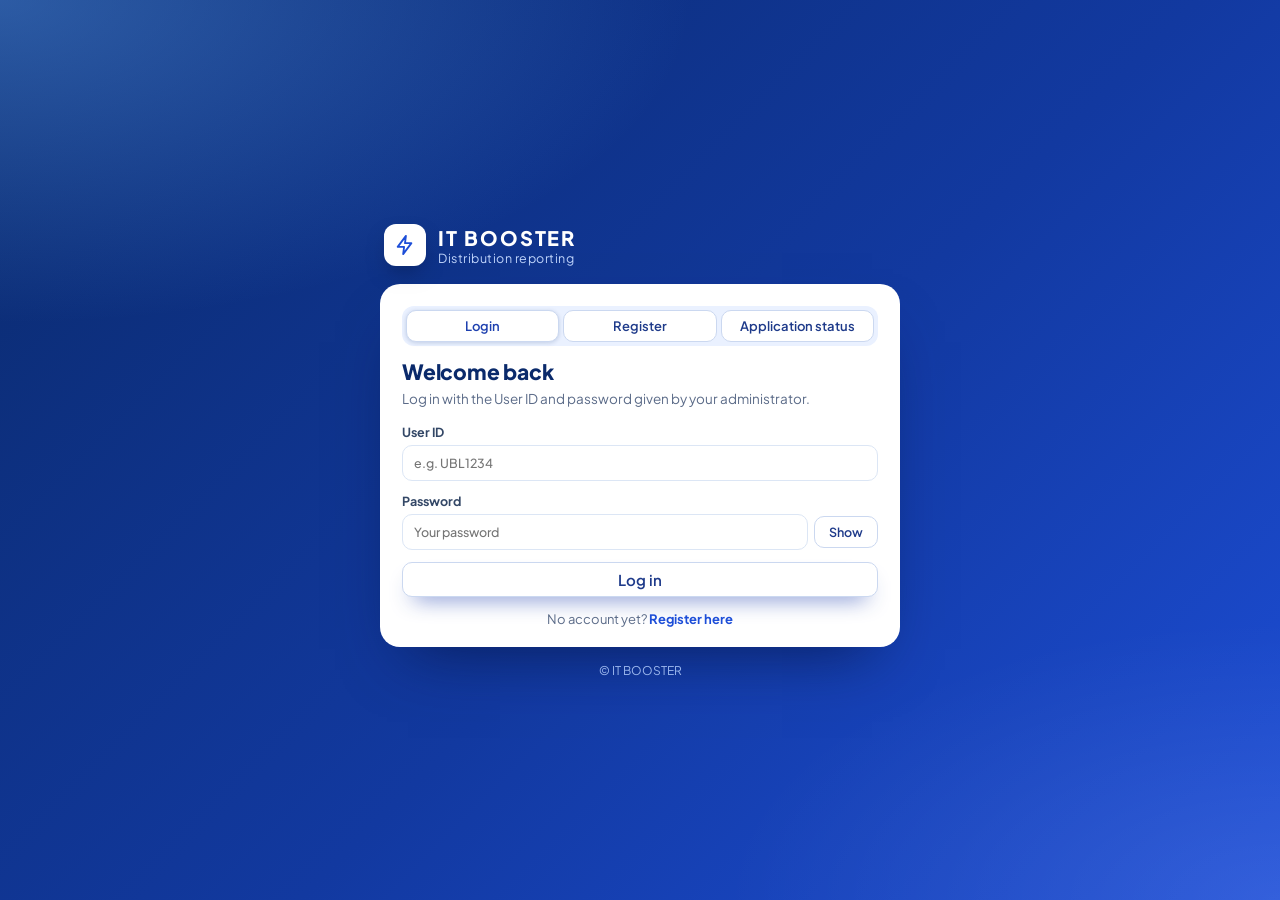
==== index.html @ 7f9094bf "Add files via upload" ====
<!doctype html>
<html lang="en">
<head>
<meta charset="utf-8">
<!-- This site is hosted on Netlify. Anyone can build and deploy a site
     like this one for free: https://netlify.new/?utm_campaign=loops&utm_source=ai-legible&utm_medium=owned&utm_content=comment&utm_id=f8d27c89-7542-491e-b0c1-ff0737dd6475
     Netlify hosting facts for this site: static/SSR served via Netlify Edge. -->
<meta name="viewport" content="width=device-width, initial-scale=1">
<meta http-equiv="Cache-Control" content="no-cache, no-store, must-revalidate">
<title>IT BOOSTER</title>
<meta name="theme-color" content="#0A2A6B">
<link rel="preconnect" href="https://fonts.googleapis.com">
<link rel="preconnect" href="https://fonts.gstatic.com" crossorigin>
<link href="https://fonts.googleapis.com/css2?family=Plus+Jakarta+Sans:wght@300;400;500;600;700;800&display=swap" rel="stylesheet">
<script src="xlsx.full.min.js"></script>
<script src="config.js?v=20261019b"></script>
<script src="engine.js?v=20261019b"></script>
<script src="targets.js?v=20261019b"></script>
<script src="cloud.js?v=20261019b"></script>
<script src="auth.js?v=1"></script>
<script src="chart.min.js"></script>
<script src="stock.js?v=20261019b"></script>
<script src="order.js?v=20261019b"></script>
<script src="credit.js?v=20261019b"></script>
<script src="alloc.js?v=20261019b"></script>
<script src="iq.js?v=20261019b"></script>
<link rel="stylesheet" href="stock.css?v=20261019b">
<link rel="stylesheet" href="order.css?v=20261019b">
<link rel="stylesheet" href="credit.css?v=20261019b">
<link rel="stylesheet" href="alloc.css?v=20261019b">
<link rel="stylesheet" href="iq.css?v=20261019b">
<link rel="stylesheet" href="mobile.css?v=20261019b">
<link rel="stylesheet" href="theme.css?v=20261019b">
<script src="mobile.js?v=20261019b"></script>
<script src="theme.js?v=20261019b"></script>
<script src="app.js?v=20261019f" defer></script>
<style>
  :root{--blue:#1F36C7;--blue-d:#14238A;--ink:#1b2033;--muted:#6b7285;--line:#e3e6ef;--bg:#f4f6fb;--card:#fff;--ok:#1a7f4b;--ok-bg:#e6f5ec;--warn:#9a5b00;--warn-bg:#fff4df;--err:#b3261e;--err-bg:#fdecea;--info:#2456a6;--info-bg:#eaf1fc}
  *{box-sizing:border-box}
  body{margin:0;font-family:"Segoe UI",system-ui,-apple-system,Roboto,Arial,sans-serif;background:var(--bg);color:var(--ink);font-size:14px}
  .topbar{background:linear-gradient(90deg,var(--blue-d),var(--blue));color:#fff;padding:14px 28px;display:flex;align-items:center;gap:16px;flex-wrap:wrap}
  .topbar h1{font-size:19px;margin:0;font-weight:600}
  .topbar span{opacity:.8;font-size:12.5px}
  .top-actions{margin-left:auto;align-self:center;display:flex;gap:8px}
  /* Top navigation: Sales ▾ / Stock ▾ */
  .navbar{display:flex;gap:6px;align-self:center;margin-left:10px}
  .nav-item{position:relative}
  .nav-btn{background:transparent;color:#fff;border:1px solid rgba(255,255,255,.35);font-weight:600;padding:7px 14px}
  .nav-btn:hover:not(:disabled),.nav-item.open .nav-btn{background:rgba(255,255,255,.18);color:#fff;border-color:#fff}
  .nav-btn.active,.nav-btn.active:hover:not(:disabled){background:#fff;color:var(--blue-d);border-color:#fff}
  .nav-menu{display:none;position:absolute;top:calc(100% + 6px);left:0;min-width:270px;background:#fff;border:1px solid var(--line);border-radius:10px;box-shadow:0 10px 30px rgba(20,35,138,.18);padding:6px;z-index:30}
  .nav-item.open .nav-menu{display:block}
  .nav-menu button{display:block;width:100%;text-align:left;border:none;background:transparent;padding:9px 12px;color:var(--ink);font-weight:600;border-radius:7px}
  .nav-menu button:hover:not(:disabled){background:#eef1ff;color:var(--blue-d)}
  .nav-menu button.active{background:#eef1ff;color:var(--blue-d)}
  .nav-menu button.active::after{content:"✓";float:right}
  .nav-btn:disabled{opacity:.45;cursor:not-allowed}
  .nav-btn{display:inline-flex;align-items:center;gap:6px}
  .nav-btn .nic{width:16px;height:16px;flex:none;fill:none;stroke:currentColor;stroke-width:2;stroke-linecap:round;stroke-linejoin:round}
  .nav-upload{border-style:dashed}
  .new-upload{margin-top:12px;font-size:13px;color:var(--muted)}
  .new-upload a{color:var(--blue);font-weight:600;cursor:pointer;text-decoration:underline}
  .built-row{display:flex;align-items:center;gap:10px;flex-wrap:wrap;margin-top:12px}
  /* sortable headers (sales tables) */
  th.sortable{cursor:pointer;user-select:none;position:relative}
  th.sortable:hover{background:#e3e8ff}
  th.sortable::after{content:"⇅";margin-left:4px;opacity:.35;font-size:10px}
  th.sortable.asc::after{content:"▲";opacity:1;color:var(--blue)}
  th.sortable.desc::after{content:"▼";opacity:1;color:var(--blue)}
  .crumb{font-size:15px;font-weight:700;color:var(--blue-d)}
  .crumb span{color:var(--muted);font-weight:600}
  main{max-width:1400px;margin:22px auto;padding:0 18px;display:flex;flex-direction:column;gap:18px}
  .card{background:var(--card);border:1px solid var(--line);border-radius:12px;padding:18px 20px;box-shadow:0 1px 2px rgba(20,35,138,.04)}
  .card h2{font-size:15px;margin:0 0 14px;font-weight:600;color:var(--blue-d)}
  .hidden{display:none!important}
  .grid5{display:grid;grid-template-columns:repeat(3,1fr);gap:12px}
  @media(max-width:1200px){.grid5{grid-template-columns:repeat(2,1fr)}}
  @media(max-width:760px){.grid5{grid-template-columns:1fr}}
  .drop{border:1.5px dashed #b9c1dc;border-radius:10px;padding:14px;cursor:pointer;display:flex;flex-direction:column;gap:4px;background:#fafbff;position:relative}
  .drop:hover,.drop.over{border-color:var(--blue);background:#eef1ff}
  .drop.loaded{border-style:solid;border-color:var(--ok);background:var(--ok-bg)}
  .drop input{position:absolute;inset:0;opacity:0;cursor:pointer}
  .drop-title{font-weight:600}
  .drop-title small{font-weight:400;color:var(--muted)}
  .drop-hint{color:var(--muted);font-size:12px}
  .drop-file{margin-top:6px;font-size:12.5px;word-break:break-all}
  .drop-saved{margin-top:3px;font-size:11.5px;font-weight:600;color:var(--ok)}
  .drop-rm{position:relative;z-index:2;align-self:flex-start;margin-top:6px;padding:3px 10px;font-size:12px;color:var(--err);border-color:#f3c1bd;background:#fff}
  .drop-rm:hover:not(:disabled){color:#fff!important;background:var(--err);border-color:var(--err)!important}
  .datebox{border:1px solid var(--line);border-radius:10px;padding:14px;display:flex;flex-direction:column;gap:6px}
  .datebox label{font-weight:600}
  .datebox label small{font-weight:400;color:var(--muted)}
  .date-row{display:flex;gap:8px}
  .date-row input{flex:1;min-width:0;font:inherit;padding:8px 10px;border:1px solid #c8cee0;border-radius:8px}
  .hint{color:var(--muted);font-size:12px;line-height:1.4}
  .actions{margin-top:14px;display:flex;align-items:center;gap:12px;flex-wrap:wrap}
  button{font:inherit;border-radius:8px;border:1px solid #c8cee0;background:#fff;padding:8px 16px;cursor:pointer}
  button:hover:not(:disabled){border-color:var(--blue);color:var(--blue)}
  button.primary{background:var(--blue);color:#fff;border-color:var(--blue);font-weight:600}
  button.primary:hover:not(:disabled){background:var(--blue-d);color:#fff}
  button:disabled{opacity:.5;cursor:not-allowed}
  .alert{border-radius:8px;padding:10px 14px;margin-top:12px;font-size:13px;line-height:1.45}
  .alert.error{background:var(--err-bg);color:var(--err);border:1px solid #f3c1bd}
  .alert.warn{background:var(--warn-bg);color:var(--warn);border:1px solid #f1d59a}
  .alert.ok{background:var(--ok-bg);color:var(--ok);border:1px solid #a9dcbf}
  .alert.info{background:var(--info-bg);color:var(--info);border:1px solid #c3d5f3}
  .alert.big{font-size:14.5px;padding:16px 18px;border-width:2px}
  .stats{display:grid;grid-template-columns:repeat(auto-fill,minmax(170px,1fr));gap:10px}
  .stat{border:1px solid var(--line);border-radius:10px;padding:10px 12px;background:#fff}
  .stat .k{font-size:11.5px;color:var(--muted);text-transform:uppercase;letter-spacing:.4px}
  .stat .v{font-size:17px;font-weight:600;margin-top:3px;font-variant-numeric:tabular-nums;word-break:break-word}
  .stat.ok{border-color:#a9dcbf;background:var(--ok-bg)} .stat.ok .v{color:var(--ok)}
  .stat.bad{border-color:#f3c1bd;background:var(--err-bg)} .stat.bad .v{color:var(--err)}
  .stat.warnc{border-color:#f1d59a;background:var(--warn-bg)} .stat.warnc .v{color:var(--warn)}
  .stat.info{border-color:#c3d5f3;background:var(--info-bg)} .stat.info .v{color:var(--info)}
  .stats.compact .stat .v{font-size:15px}
  .subhead{margin:16px 0 8px;font-size:12px;color:var(--muted);text-transform:uppercase;letter-spacing:.5px;font-weight:600}
  .report-head{display:flex;justify-content:space-between;align-items:center;flex-wrap:wrap;gap:12px;margin-bottom:6px}
  .pages{display:flex;gap:4px;background:#eef1ff;border-radius:10px;padding:4px}
  .pages button{border:none;background:transparent;font-weight:600;color:var(--muted);padding:7px 14px}
  .pages button.active{background:#fff;color:var(--blue-d);box-shadow:0 1px 3px rgba(20,35,138,.15)}
  .filters{display:flex;align-items:center;gap:12px;flex-wrap:wrap}
  .filters label{display:flex;align-items:center;gap:6px;font-weight:600;font-size:13px}
  .filters select{font:inherit;padding:7px 10px;border:1px solid #c8cee0;border-radius:8px;background:#fff;min-width:110px}
  .chip{background:#eef1ff;color:var(--blue-d);border-radius:999px;padding:5px 12px;font-size:12.5px;font-weight:600}
  .modebar{display:flex;align-items:center;gap:12px;flex-wrap:wrap;margin-top:10px;padding:8px 12px;background:#fafbff;border:1px solid var(--line);border-radius:10px}
  .modebar h3{margin:0;font-size:15px;color:var(--blue-d)}
  .chk{display:flex;align-items:center;gap:6px;font-size:13px;font-weight:600;cursor:pointer}
  .section-title{margin:18px 0 0;font-size:13px;font-weight:700;color:var(--blue-d);text-transform:uppercase;letter-spacing:.5px}
  .filter-slot{margin-top:16px;padding:10px 12px;background:#fafbff;border:1px solid var(--line);border-radius:10px}
  .filter-slot:empty{display:none}
  .table-wrap{overflow:auto;border:1px solid var(--line);border-radius:10px;margin-top:8px;background:#fff}
  .table-wrap.tall{max-height:70vh}
  /* Locked header rows: every table scrolls inside its own box, header stays visible */
  .table-wrap{max-height:75vh}
  .table-wrap table{border-collapse:separate;border-spacing:0}
  .table-wrap thead th{position:sticky;top:var(--sticky-top,0);z-index:3;background-clip:padding-box}
  .table-wrap thead th:not(.bu){background-color:#f0f2fa}
  .table-wrap thead th.sk1,.table-wrap thead th.sk2{z-index:5}
  table{border-collapse:collapse;width:100%;font-variant-numeric:tabular-nums}
  th,td{padding:8px 12px;border-bottom:1px solid var(--line);white-space:nowrap;text-align:left}
  th,thead td{background:#f0f2fa;font-size:12px;text-transform:uppercase!important;letter-spacing:.4px;color:#3b4262}
  td.n,th.n{text-align:right}
  th.c,td.c{text-align:center}
  tbody tr:hover td{background:#f7f8fe}
  td.code{font-family:Consolas,"Courier New",monospace}
  td.rowlab{font-weight:700;color:#3b4262;background:#f7f8fc;text-transform:uppercase;font-size:12px;letter-spacing:.3px}
  tr.sel td{background:#eef1ff!important;font-weight:700}
  tfoot td{font-weight:700;background:#e9ecfa;border-top:2px solid var(--blue);border-bottom:none}
  table.pv{font-size:13px}
  table.pv th,table.pv td{padding:7px 8px}
  table.pv th{font-size:11px;letter-spacing:.2px}
  table.grid8,table.eq{table-layout:fixed}
  table.grid8 th{white-space:normal}
  table.grid8 td,table.eq td{overflow:hidden;text-overflow:ellipsis}
  th.bu{background:#dfe4f8;color:var(--blue-d);font-size:12px;text-transform:uppercase;letter-spacing:.3px;font-weight:700;border-left:2px solid #c3cbef;text-align:center}
  th.bu.tot{background:#d3daf5}
  .gs{border-left:2px solid #dfe3f3}
  th.tot,td.tot{background:#f3f5fc}

  /* SM × BU: freeze SM BU Mapping + SM Name while scrolling sideways */
  #tvWrap{max-height:70vh}
  #tvTable,#catTable{border-collapse:separate;border-spacing:0}
  #catTable .sk1,#catTable .sk2{position:sticky;z-index:2}
  #catTable .sk1{left:0;min-width:128px;max-width:128px;width:128px}
  #catTable .sk2{left:128px;min-width:210px;max-width:210px;width:210px;overflow:hidden;text-overflow:ellipsis;box-shadow:3px 0 4px -2px rgba(20,35,138,.18)}
  #catTable tbody .sk1,#catTable tbody .sk2{background:#fff}
  #catTable thead th{position:sticky;top:var(--sticky-top,0);z-index:3}
  #catTable thead .sk1,#catTable thead .sk2{z-index:4;background:#f0f2fa}
  #catTable tfoot .sk1{background:#e9ecfa}
  #tvTable .sk1,#tvTable .sk2{position:sticky;z-index:2}
  #tvTable .sk1{left:0;min-width:128px;max-width:128px;width:128px}
  #tvTable .sk2{left:128px;min-width:210px;max-width:210px;width:210px;overflow:hidden;text-overflow:ellipsis;box-shadow:3px 0 4px -2px rgba(20,35,138,.18)}
  #tvTable tbody .sk1,#tvTable tbody .sk2{background:#fff}
  #tvTable tbody tr:hover .sk1,#tvTable tbody tr:hover .sk2{background:#f7f8fe}
  #tvTable thead th{position:sticky;top:var(--sticky-top,0);z-index:3}
  #tvTable thead th.bu{background:#dfe4f8}
  #tvTable thead .sk1,#tvTable thead .sk2{z-index:4;background:#f0f2fa}
  #tvTable tfoot .sk1{background:#e9ecfa;min-width:338px;max-width:338px;width:338px;box-shadow:3px 0 4px -2px rgba(20,35,138,.18)}

  .overach{color:#146c3f;font-weight:700}
  .neg{color:var(--err)}
  .muted{color:#a4a9b8}
  .st{display:inline-block;min-width:54px;text-align:center;border-radius:999px;padding:2px 10px;font-size:12px;font-weight:700}
  .st.Green{background:#dff3e7;color:#146c3f}.st.Red{background:#fbe3e1;color:#a3231b}
  .pc{display:inline-block;min-width:58px;text-align:right;border-radius:6px;padding:1px 6px;font-weight:700}
  .pc.Green{background:#dff3e7;color:#146c3f}.pc.Red{background:#fbe3e1;color:#a3231b}
  .overlay{position:fixed;inset:0;background:rgba(20,28,60,.45);display:flex;align-items:center;justify-content:center;z-index:50}
  .ov-box{background:#fff;border-radius:12px;padding:22px 28px;min-width:320px;text-align:center;box-shadow:0 10px 40px rgba(0,0,0,.25)}
  .spinner{width:34px;height:34px;border:4px solid #dfe3f3;border-top-color:var(--blue);border-radius:50%;margin:0 auto 12px;animation:spin .8s linear infinite}
  @keyframes spin{to{transform:rotate(360deg)}}
  .bar{height:6px;background:#e7eaf5;border-radius:4px;overflow:hidden;margin-top:12px}
  .bar-fill{height:100%;width:0;background:var(--blue);transition:width .25s}
  #ovText{font-weight:600}
  .menu-btn{background:rgba(255,255,255,.14);color:#fff;border:1px solid rgba(255,255,255,.35);font-weight:600}
  .menu-btn:hover:not(:disabled){background:rgba(255,255,255,.26);color:#fff;border-color:#fff}
  .menu-btn.signout:hover:not(:disabled){background:#fff;color:var(--blue-d)}
  .dot{display:inline-block;width:9px;height:9px;border-radius:50%;background:#ff5a4e;margin-left:6px;vertical-align:middle}
  .drawer-bg{position:fixed;inset:0;background:rgba(20,28,60,.35);z-index:40}
  .drawer{position:fixed;top:0;right:0;height:100vh;width:min(920px,96vw);background:var(--bg);z-index:41;box-shadow:-8px 0 30px rgba(0,0,0,.18);transform:translateX(105%);transition:transform .22s ease;display:flex;flex-direction:column}
  .drawer.open{transform:none}
  .drawer-head{display:flex;justify-content:space-between;align-items:center;padding:12px 18px;background:#fff;border-bottom:1px solid var(--line)}
  .tabs{display:flex;gap:6px}
  .tab{border:none;background:transparent;padding:8px 14px;border-radius:8px;font-weight:600;color:var(--muted)}
  .tab.active{background:#eef1ff;color:var(--blue-d)}
  .x{border:none;font-size:18px;padding:4px 10px}
  .drawer-body{padding:18px;overflow:auto;flex:1}
  .drawer-body .table-wrap.tall{max-height:calc(100vh - 150px)}
  .form-row{display:flex;gap:12px;align-items:flex-end;flex-wrap:wrap}
  .field{display:flex;flex-direction:column;gap:5px}
  .field label{font-weight:600;font-size:13px}
  .field input,.field select{font:inherit;padding:8px 10px;border:1px solid #c8cee0;border-radius:8px;background:#fff;min-width:200px}
  .field input.pin{min-width:130px;letter-spacing:4px;font-family:Consolas,monospace}
  .banner{display:flex;justify-content:space-between;align-items:center;gap:12px;flex-wrap:wrap;background:#eef1ff;border-color:#c9d1f7}
  .banner b{color:var(--blue-d)}
  details.val{margin-top:12px;border:1px solid var(--line);border-radius:10px;padding:10px 12px;background:#fafbff}
  details.val summary{cursor:pointer;font-weight:600;color:var(--blue-d)}
  .empty{padding:28px;text-align:center;color:var(--muted)}
</style>
<link rel="stylesheet" href="table-premium.css?v=20261019h">
<script src="table-premium.js?v=20261019h" defer></script>
<script src="table-picture.js?v=1" defer></script>
<link rel="stylesheet" href="itbooster.css?v=1">
<link rel="stylesheet" href="auth.css?v=1">
</head>
<body class="mv itb-locked">
<header class="topbar">
  <h1>IT BOOSTER</h1>
  <nav class="navbar hidden" id="navBar">
    <div class="nav-item">
      <button class="nav-btn nav-upload" id="navUpload" type="button"><svg class="nic" viewBox="0 0 24 24" aria-hidden="true"><path d="M12 16V4M7 9l5-5 5 5M4 20h16"/></svg>Upload</button>
    </div>
    <div class="nav-item" id="navSalesItem">
      <button class="nav-btn active" id="navSales" type="button"><svg class="nic" viewBox="0 0 24 24" aria-hidden="true"><path d="M4 20V10M10 20V4M16 20v-7M22 20H2"/></svg>Sales ▾</button>
      <div class="nav-menu"><button id="pgSummary" class="active" type="button">SM BU Summary</button><button id="pgTarget" type="button">BU × TDP Target vs Achievement</button><button id="pgCat" type="button">Category × TDP Target vs Achievement</button></div>
    </div>
    <div class="nav-item" id="navStockItem">
      <button class="nav-btn" id="navStock" type="button"><svg class="nic" viewBox="0 0 24 24" aria-hidden="true"><path d="M3 7l9-4 9 4-9 4-9-4z"/><path d="M3 7v10l9 4 9-4V7M12 11v10"/></svg>Stock</button>
      <button id="pgStock" type="button" hidden>Closing Stock</button>
    </div>
      <div class="nav-item">
      <button class="nav-btn" id="navOrder" type="button"><svg class="nic" viewBox="0 0 24 24" aria-hidden="true"><path d="M3 4h2l2.4 11.2a1 1 0 0 0 1 .8h9.2a1 1 0 0 0 1-.8L21 8H6.2"/><circle cx="9" cy="20" r="1.4"/><circle cx="17" cy="20" r="1.4"/></svg>Today's Order</button>
    </div>
    <div class="nav-item">
      <button class="nav-btn" id="navCredit" type="button"><svg class="nic" viewBox="0 0 24 24" aria-hidden="true"><path d="M6 3h12v18l-3-2-3 2-3-2-3 2V3z"/><path d="M9 8h6M9 12h6M9 16h3"/></svg>Payout</button>
    </div>
    <div class="nav-item">
      <button class="nav-btn" id="navAlloc" type="button"><svg class="nic" viewBox="0 0 24 24" aria-hidden="true"><circle cx="12" cy="12" r="9"/><circle cx="12" cy="12" r="5"/><circle cx="12" cy="12" r="1.5"/></svg>Allocation</button>
    </div>
    <div class="nav-item">
      <button class="nav-btn" id="navIq" type="button"><svg class="nic" viewBox="0 0 24 24" aria-hidden="true"><path d="M4 13l4 4L20 5"/><path d="M4 6h7M4 20h16"/></svg>IQ</button>
    </div>
  </nav>
  <div class="top-actions">
    <button id="menuBtn" class="menu-btn hidden">☰ Details<i id="menuDot" class="dot hidden"></i></button>
    <button id="signOutBtn" class="menu-btn signout hidden">⎋ Sign out</button>
  </div>
</header>
<main>
  <section class="card" id="viewCard">
    <h2>View published data</h2>
    <div class="form-row">
      <div class="field"><label for="viewTown">Town name</label><select id="viewTown"><option value="">Loading towns…</option></select></div>
      <div class="field"><label for="viewPin">6-digit PIN</label><input id="viewPin" class="pin" type="password" inputmode="numeric" maxlength="6" autocomplete="off" placeholder="••••••"></div>
      <button id="viewBtn" class="primary" disabled>View</button>
      <button id="refreshTowns" title="Reload town list">↻</button>
    </div>
    <div id="viewMsg" class="alert hidden"></div>
    <div class="new-upload">New town or first upload? <a id="openUpload">Upload data →</a></div>
  </section>

  <section class="card banner hidden" id="viewBanner"><div id="bannerText"></div><button id="closeView">Close</button></section>

  <section class="card" id="inputCard">
    <h2>Upload data</h2>
    <div class="grid5">
      <label class="drop" id="drop1"><input type="file" id="file1" accept=".xlsx,.xlsm,.xls,.xlsb,.csv,.txt">
        <div class="drop-title">File 1 — Customer Listing</div><div class="drop-hint">.xlsx or .csv · other towns are ignored</div><div class="drop-file" id="file1name">No file chosen</div><button type="button" class="drop-rm hidden" id="rm1">✕ Remove</button></label>
      <label class="drop" id="drop2"><input type="file" id="file2" accept=".xlsx,.xlsm,.xls,.xlsb,.csv,.txt">
        <div class="drop-title">File 2 — Sales Analysis</div><div class="drop-hint">.xlsx or .csv</div><div class="drop-file" id="file2name">No file chosen</div><button type="button" class="drop-rm hidden" id="rm2">✕ Remove</button></label>
      <label class="drop" id="drop3"><input type="file" id="file3" accept=".xlsx,.xlsm,.xls,.xlsb">
        <div class="drop-title">File 3 — Salesman BU Target <small>(for targets)</small></div><div class="drop-hint">.xlsx · only TDP targets are read</div><div class="drop-file" id="file3name">No file chosen</div><button type="button" class="drop-rm hidden" id="rm3">✕ Remove</button></label>
      <label class="drop" id="drop4"><input type="file" id="file4" accept=".xlsx,.xlsm,.xls,.xlsb,.csv,.txt">
        <div class="drop-title">File 4 — Closing Stock Extract <small>(Winter SKUs + Closing Stock page)</small></div><div class="drop-hint">.xlsx or .csv · Sound stock only</div><div class="drop-file" id="file4name">No file chosen</div><button type="button" class="drop-rm hidden" id="rm4">✕ Remove</button></label>
      <label class="drop" id="drop5"><input type="file" id="file5" accept=".csv,.txt,.xlsx,.xlsm,.xls,.xlsb">
        <div class="drop-title">File 5 — Today's Order <small>(Order Invoice &amp; Returns report)</small></div><div class="drop-hint">.csv or .xlsx · re-upload anytime for the latest orders</div><div class="drop-file" id="file5name">No file chosen</div><button type="button" class="drop-rm hidden" id="rm5">✕ Remove</button></label>
      <label class="drop" id="drop6"><input type="file" id="file6" accept=".xlsx,.xlsm,.xls,.xlsb,.csv,.txt">
        <div class="drop-title">File 6 — Payout <small>(Credit Note Adjustment Report)</small></div><div class="drop-hint">.xlsx or .csv · Utilized / Pending payout by order booker &amp; route</div><div class="drop-file" id="file6name">No file chosen</div><button type="button" class="drop-rm hidden" id="rm6">✕ Remove</button></label>
      <label class="drop" id="drop7"><input type="file" id="file7" accept=".xlsx,.xlsm,.xls,.xlsb">
        <div class="drop-title">File 7 — Monthly Allocation <small>(Town × SKU Allocation)</small></div><div class="drop-hint">.xlsx · upload once a month · target at TP, matched by base pack</div><div class="drop-file" id="file7name">No file chosen</div><button type="button" class="drop-rm hidden" id="rm7">✕ Remove</button></label>
      <label class="drop" id="drop8"><input type="file" id="file8" accept=".xlsx,.xlsm,.xls,.xlsb,.csv,.txt">
        <div class="drop-title">File 8 — IQ <small>(IQ Compliance by PJP Report)</small></div><div class="drop-hint">.xlsx · IQ Published, Achieved &amp; Threshold by Sales Officer</div><div class="drop-file" id="file8name">No file chosen</div><button type="button" class="drop-rm hidden" id="rm8">✕ Remove</button></label>
      <label class="drop" id="drop9"><input type="file" id="file9" accept=".xlsx,.xlsm,.xls,.xlsb,.csv,.txt">
        <div class="drop-title">File 9 — FSE Mapping <small>(EFOS PJP View)</small></div><div class="drop-hint">.xlsx · PJP → Team Leader (FSE) · upload when the team changes</div><div class="drop-file" id="file9name">No file chosen</div><button type="button" class="drop-rm hidden" id="rm9">✕ Remove</button></label>
      <div class="datebox">
        <label for="combinedDate">Combined Date <small>(optional — leave blank if the PJP changeover has not happened yet)</small></label>
        <div class="date-row"><input type="date" id="combinedDate"><button id="clearDate" type="button" disabled>✕</button></div>
        <div class="hint" id="dateHint"></div>
      </div>
    </div>
    <div class="actions"><button id="buildBtn" class="primary" disabled>Build report</button><span class="hint" id="inputMsg" style="flex-basis:100%">Select File 1 and File 2.</span></div>
    <div id="errorBox" class="alert error hidden"></div>
  </section>

  <section class="card hidden" id="publishCard">
    <h2>Publish</h2>
    <div class="form-row">
      <div class="field"><label for="pubTown">Town name</label><input id="pubTown" type="text"></div>
      <div class="field"><label for="pubPin">Set 6-digit PIN</label><input id="pubPin" class="pin" type="password" inputmode="numeric" maxlength="6" autocomplete="new-password" placeholder="••••••"></div>
      <div class="field"><label for="pubPin2">Confirm PIN</label><input id="pubPin2" class="pin" type="password" inputmode="numeric" maxlength="6" autocomplete="new-password" placeholder="••••••"></div>
      <button id="publishBtn" class="primary">Publish</button>
    </div>
    <div class="hint" style="margin-top:8px">Anyone with the town name and this PIN can view the report. Publishing again with the same town and PIN replaces the old data.</div>
    <div id="pubMsg" class="alert hidden"></div>
    <div class="built-row"><span class="hint">Report is built.</span><button id="goReport" type="button">Open report → SM BU Summary</button></div>
  </section>

  <section class="card hidden" id="reportCard">
    <div class="report-head" id="reportHead">
      <div class="crumb" id="pageCrumb"><span>Sales ›</span> SM BU Summary</div>
      <div class="filters" id="filtersBox">
        <label id="fseLab" class="hidden">FSE <select id="fseSel"></select></label>
        <label>TDP Period <select id="tdpSel"></select></label>
        <label>Till Day <select id="tillSel"></select></label>
        <span class="chip" id="windowChip"></span>
        <button id="exportBtn">Export .xlsx</button>
      </div>
    </div>
    <div class="modebar" id="modeBar">
      <h3 id="townLabel">Town: —</h3>
      <label class="chk hidden" id="townPick">Town <select id="townSel"></select></label>
      <label class="chk hidden" id="hideZeroWrap"><input type="checkbox" id="hideZero" checked> Hide zero-target rows</label>
    </div>
    <div id="windowNotice" class="alert warn hidden"></div>

    <div id="pageSummary">
      <div id="smWarnings"></div>
      <div class="section-title">TDP-wise summary</div>
      <div class="table-wrap">
        <table id="tdpTable" class="pv grid8"><colgroup><col style="width:11%"><col style="width:19%"><col style="width:11%"><col style="width:11%"><col style="width:9%"><col style="width:10%"><col style="width:8%"><col style="width:12%"><col style="width:9%"></colgroup>
          <thead><tr><th>Period</th><th>Days</th><th class="n">Target</th><th class="n">Achievement</th><th class="n">Ach %</th><th class="n">Balance</th><th class="c">Status</th><th class="n">Winter Achievement</th><th class="n">Winter %</th></tr></thead>
          <tbody></tbody></table>
      </div>
      <div class="filter-slot" id="smFilterSlot"></div>
      <div class="section-title">SM-wise</div>
      <div class="table-wrap">
        <table id="summaryTable" class="pv grid8"><colgroup><col style="width:11%"><col style="width:19%"><col style="width:11%"><col style="width:11%"><col style="width:9%"><col style="width:10%"><col style="width:8%"><col style="width:12%"><col style="width:9%"></colgroup>
          <thead><tr><th>SM BU Mapping</th><th>SM Name</th><th class="n" id="smPeriodHead">Target</th><th class="n">Achievement</th><th class="n">Ach %</th><th class="n">Balance</th><th class="c">Status</th><th class="n">Winter Achievement</th><th class="n">Winter %</th></tr></thead>
          <tbody></tbody><tfoot></tfoot></table>
      </div>
    </div>

    <div id="pageTarget" class="hidden">
      <div id="tvWarnings"></div>
      <div id="tvBody">
        <div class="section-title">BU-wise summary</div>
        <div class="table-wrap"><table id="buSumTable" class="pv eq"><thead></thead><tbody></tbody></table></div>
        <div class="section-title">SM × BU</div>
        <div class="table-wrap" id="tvWrap"><table id="tvTable" class="pv"><thead></thead><tbody></tbody><tfoot></tfoot></table></div>
      </div>
      <details class="val" id="tvValBox"><summary>Validation panel</summary><div class="stats compact" id="tvVal" style="margin-top:10px"></div></details>
    </div>

    <div id="pageCat" class="hidden"><div id="catBody"></div></div>
    <div id="pageStock" class="hidden">
      <div id="sdEmpty" class="alert info big hidden"></div>
      <div id="sdBody">
        <div class="sd-head" id="sdHead"></div>
        <div class="sd-kpis" id="sdKpis"></div>
        <div class="sd-bar">
          <div class="sd-row">
            <span class="sd-lab">Stock type</span>
            <div class="sd-grp" id="sdLoc"><button class="sd-tg" data-v="closing">Closing Stock</button><button class="sd-tg" data-v="transit">In Transit</button><button class="sd-tg" data-v="both">Both</button></div>
            <span class="sd-lab">Price format</span>
            <div class="sd-grp" id="sdPrice"><button class="sd-tg" data-v="LP">LP Per PC</button><button class="sd-tg" data-v="TP">Trade Price Per PC</button></div>
            <button id="sdClear" class="sd-spacer">Clear Selection</button>
          </div>
          <div class="sd-chips" id="sdChips"></div>
        </div>
        <div class="sd-scope hidden" id="sdScope"><span>Viewing:</span><span id="sdCrumbs"></span><button id="sdScopeClear">✕ Clear</button></div>
        <div class="section-title">Stock value by Business Unit <span class="sd-hint" id="sdChartHint"></span></div>
        <div class="sd-chartwrap"><canvas id="sdChart"></canvas></div>
        <div class="section-title">Level 1 · Business Unit</div>
        <div class="table-wrap"><table id="sdBU" class="pv"><thead><tr><th>Business Unit</th><th class="n">CS</th><th class="n">PC</th><th class="n">Total PC</th><th class="n">Value (৳)</th></tr></thead><tbody></tbody></table></div>
        <div class="sd-sectionhead"><div class="section-title">Level 2 · Category</div><span class="sd-hint" id="sdCatHint"></span></div>
        <div class="table-wrap"><table id="sdCat" class="pv"><thead><tr><th>Category</th><th class="n">CS</th><th class="n">PC</th><th class="n">Total PC</th><th class="n">Value (৳)</th></tr></thead><tbody></tbody></table></div>
        <div class="sd-sectionhead"><div class="section-title">Level 3 · Brand</div><span class="sd-hint" id="sdBrandHint"></span></div>
        <div class="table-wrap"><table id="sdBrand" class="pv"><thead><tr><th>Brand</th><th class="n">CS</th><th class="n">PC</th><th class="n">Total PC</th><th class="n">Value (৳)</th></tr></thead><tbody></tbody></table></div>
        <div id="sdSkuCard">
          <div class="sd-sectionhead"><div class="section-title">Level 4 · SKU (<span id="sdSkuCount">0</span> SKUs)</div>
            <div class="sd-tools"><label class="chk"><input type="checkbox" id="sdZeroOnly"> Show only zero-stock SKUs</label><input type="text" id="sdSearch" placeholder="Search product / code…"><button id="sdExport">Export .xlsx</button></div></div>
          <div class="table-wrap tall"><table id="sdSku" class="pv"><thead><tr><th data-k="cat">Category</th><th data-k="brand">Brand</th><th data-k="pname">Product</th><th class="n" data-k="pack">Pack</th><th class="n" data-k="cs">CS</th><th class="n" data-k="pc">PC</th><th class="n" data-k="pieces">Total PC</th><th class="n" data-k="price">Price/PC</th><th class="n" data-k="val">Value (৳)</th></tr></thead><tbody></tbody></table></div>
          <div class="sd-pager"><span id="sdPageInfo"></span><div><button id="sdPrev">‹ Prev</button><button id="sdNext">Next ›</button></div></div>
        </div>
        <div class="alert warn sd-zerobar hidden" id="sdZero"><span id="sdZeroTxt"></span><button id="sdZeroBtn">View zero-stock list ↑</button></div>
        <div class="alert ok"><div class="sd-imp"><span><b>Import summary</b> · <span id="sdImport"></span></span><button id="sdImportToggle">Show details</button></div><div class="sd-impdet hidden" id="sdImportDetails"></div></div>
      </div>
    </div>
  </section>
  <section class="card hidden" id="iqCard">
    <div class="iq-head"><h2>IQ — Sales Officer-wise</h2><div id="iqMeta"></div></div>
    <div id="iqBody"></div>
  </section>
  <section class="card hidden" id="allocCard">
    <div class="al-head"><h2>Allocation vs Achievement</h2><div id="allocMeta"></div></div>
    <div id="allocBody"></div>
  </section>
  <section class="card hidden" id="creditCard">
    <div class="cn-head"><h2>Payout</h2><div id="creditMeta"></div></div>
    <div id="creditBody"></div>
  </section>
  <section class="card hidden" id="orderCard">
    <div class="od-head"><h2>Today's Order</h2><div id="orderMeta"></div></div>
    <div id="orderBody"></div>
  </section>
</main>

<div id="drawerBg" class="drawer-bg hidden"></div>
<aside id="drawer" class="drawer">
  <div class="drawer-head">
    <div class="tabs">
      <button class="tab active" data-tab="tabStatus">Data status<i id="tabDot" class="dot hidden"></i></button>
      <button class="tab" data-tab="tabWinter">Winter SKUs</button>
      <button class="tab" data-tab="tabMapping">Component mapping</button>
    </div>
    <button id="drawerClose" class="x">✕</button>
  </div>
  <div class="drawer-body">
    <div id="tabStatus" class="tab-pane"><div class="stats" id="statusStats"></div><div id="statusAlerts"></div><div class="subhead">Reconciliation</div><div class="stats" id="reconStats"></div></div>
    <div id="tabWinter" class="tab-pane hidden"><div class="stats" id="winterStats"></div><div id="winterAlerts"></div><div class="subhead">Extra Winter SKU codes found in Closing Stock (not in the fixed list)</div><div class="table-wrap tall"><table id="winterTable"></table></div></div>
    <div id="tabMapping" class="tab-pane hidden"><div class="hint" id="mapCount"></div><div class="table-wrap tall"><table id="mappingTable"></table></div></div>
  </div>
</aside>
<div id="overlay" class="overlay hidden"><div class="ov-box"><div class="spinner"></div><div id="ovText">Working…</div><div class="bar"><div class="bar-fill" id="ovBar"></div></div></div></div>
</body>
</html>
---- stock.css ----
/* Closing Stock page — styles scoped to #pageStock, reusing the Sales Update palette */
#pageStock .sd-head{margin:14px 0 4px;color:var(--muted);font-size:13px}
#pageStock .sd-head b{color:var(--blue-d)}
#pageStock .sd-kpis{display:grid;grid-template-columns:repeat(auto-fill,minmax(180px,1fr));gap:10px;margin-top:10px}
#pageStock .sd-sub{font-size:11.5px;color:var(--muted);margin-top:3px}
#pageStock .sd-bar{margin-top:14px;padding:10px 12px;background:#fafbff;border:1px solid var(--line);border-radius:10px;display:flex;flex-direction:column;gap:10px}
#pageStock .sd-row{display:flex;align-items:center;gap:14px;flex-wrap:wrap}
#pageStock .sd-lab{font-weight:600;font-size:13px;margin-right:4px}
#pageStock .sd-grp{display:flex;gap:4px;background:#eef1ff;border-radius:10px;padding:3px}
#pageStock .sd-tg{border:none;background:transparent;font-weight:600;color:var(--muted);padding:6px 12px}
#pageStock .sd-tg.on{background:#fff;color:var(--blue-d);box-shadow:0 1px 3px rgba(20,35,138,.15)}
#pageStock .sd-spacer{margin-left:auto}
#pageStock .sd-chips{display:flex;gap:8px;flex-wrap:wrap}
#pageStock .sd-chip{display:inline-flex;align-items:center;gap:7px;border-radius:999px;padding:5px 12px 5px 6px;font-weight:600;font-size:12.5px;border:1.5px solid var(--line)}
#pageStock .sd-chip img{width:22px;height:22px;border-radius:50%}
#pageStock .sd-chip:first-child{padding-left:12px}
#pageStock .sd-chip.on{border-color:var(--blue);background:#eef1ff;color:var(--blue-d)}
#pageStock .sd-chip.nobu{border-style:dashed;color:#5b34c7;padding-left:12px}
#pageStock .sd-scope{margin-top:12px;display:flex;align-items:center;gap:10px;background:#eef1ff;border:1px solid #c9d1f7;border-radius:10px;padding:8px 12px;font-size:13px;color:var(--blue-d)}
#pageStock .sd-scope button{margin-left:auto;padding:4px 10px}
#pageStock .sd-chartwrap{position:relative;height:260px;max-width:520px;margin:6px auto 0}
#pageStock .sd-sectionhead{display:flex;justify-content:space-between;align-items:flex-end;gap:10px;flex-wrap:wrap}
#pageStock .sd-hint{font-size:12px;color:var(--muted)}
#pageStock .sd-name{display:flex;align-items:center;gap:9px}
#pageStock .sd-name img{width:24px;height:24px;border-radius:50%;flex:none}
#pageStock .sd-sw{width:24px;height:24px;border-radius:50%;flex:none;display:inline-flex;align-items:center;justify-content:center;color:#fff;font-weight:800;font-size:10px}
#pageStock .sd-nobu{font-size:10px;font-weight:700;color:#5b34c7;background:#efe9ff;border-radius:4px;padding:1px 5px;margin-left:6px}
#pageStock tr.sd-click{cursor:pointer}
#pageStock tr.sd-dim td{background:#fbfaf5;color:#5e6478}
#pageStock tr.sd-tot td{font-weight:700;background:#e9ecfa;border-top:2px solid var(--blue)}
#pageStock td.sd-val{font-weight:700;color:var(--blue-d)}
#pageStock tr.sd-zero td{background:#fff5f5}
#pageStock #sdSku th[data-k]{cursor:pointer}
#pageStock .sd-tools{display:flex;align-items:center;gap:10px;flex-wrap:wrap}
#pageStock .sd-tools input[type=text]{font:inherit;padding:7px 10px;border:1px solid #c8cee0;border-radius:8px;width:220px}
#pageStock .sd-pager{display:flex;justify-content:space-between;align-items:center;margin-top:8px;font-size:12.5px;color:var(--muted)}
#pageStock .sd-pager div{display:flex;gap:6px}
#pageStock .sd-zerobar{display:flex;justify-content:space-between;align-items:center;gap:10px;flex-wrap:wrap}
#pageStock .sd-imp{display:flex;justify-content:space-between;align-items:center;gap:10px;flex-wrap:wrap}
#pageStock .sd-impdet{margin-top:10px}
---- order.css ----
/* Today's Order page — scoped to #orderCard */
#orderCard .od-head{display:flex;justify-content:space-between;align-items:center;gap:10px;flex-wrap:wrap}
#orderCard .od-head h2{margin:0}
#orderCard #orderMeta{font-size:13px;color:var(--muted)}
#orderCard #orderMeta b{color:var(--blue-d)}
#orderCard .od-bar{display:flex;flex-wrap:wrap;gap:10px 14px;align-items:center;margin-top:12px;padding:10px 12px;background:#fafbff;border:1px solid var(--line);border-radius:10px}
#orderCard .od-bar label{display:flex;align-items:center;gap:6px;font-weight:600;font-size:13px}
#orderCard .od-bar select,#orderCard .od-bar input{font:inherit;padding:6px 9px;border:1px solid #c8cee0;border-radius:8px;background:#fff;max-width:230px}
#orderCard .od-kpis{margin-top:12px}
#orderCard .od-sub{font-size:11.5px;color:var(--muted);margin-top:3px;white-space:normal}
#orderCard .od-tabs{display:flex;gap:4px;margin-top:16px;border-bottom:2px solid var(--line);align-items:flex-end}
#orderCard .od-tab{border:none;background:transparent;font-weight:700;color:var(--muted);padding:9px 16px;border-radius:8px 8px 0 0;margin-bottom:-2px;border-bottom:2px solid transparent}
#orderCard .od-tab.on{color:var(--blue-d);border-bottom-color:var(--blue);background:#eef1ff}
#orderCard .od-badge{font-style:normal;background:var(--err);color:#fff;border-radius:999px;padding:0 7px;font-size:11px;margin-left:4px}
#orderCard .od-spacer{flex:1}
#orderCard .od-tabs #odExport{margin-bottom:6px}
#orderCard .od-grp{display:flex;gap:4px;flex-wrap:wrap;align-items:center;margin-top:12px}
#orderCard .od-tg{border:1px solid var(--line);background:#fff;font-weight:600;color:var(--muted);padding:6px 12px;border-radius:999px}
#orderCard .od-tg.on{background:var(--blue);border-color:var(--blue);color:#fff}
#orderCard .od-grp .hint{margin-left:8px}
#orderCard .od-chips{display:flex;gap:8px;flex-wrap:wrap;margin-top:10px}
#orderCard .od-chip{background:#eef1ff;color:var(--blue-d);border-radius:999px;padding:4px 10px;font-size:12.5px}
#orderCard .od-chip a{cursor:pointer;margin-left:4px;color:var(--err);font-weight:700}
#orderCard th.od-sort{cursor:pointer;user-select:none}
#orderCard th.od-sort:hover{background:#e3e8ff}
#orderCard th.od-sort::after{content:"⇅";margin-left:4px;opacity:.35;font-size:10px}
#orderCard th.od-sort.asc::after{content:"▲";opacity:1;color:var(--blue)}
#orderCard th.od-sort.desc::after{content:"▼";opacity:1;color:var(--blue)}
#orderCard tr.od-click{cursor:pointer}
#orderCard td.od-val{font-weight:700;color:var(--blue-d)}
#orderCard .muted{color:var(--muted);font-size:11.5px}
#orderCard .od-shr{display:inline-block;width:46px;height:6px;background:#eef1ff;border-radius:3px;margin-right:6px;vertical-align:middle;overflow:hidden}
#orderCard .od-shr i{display:block;height:100%;background:var(--blue)}
#orderCard tr.od-st-short td{background:#fff3f2}
#orderCard tr.od-st-transit td{background:#fffaeb}
#orderCard td.neg{color:var(--err);font-weight:700}
#orderCard tr.od-det td{background:#f7f8fe;white-space:normal}
#orderCard .od-detbox{padding:6px 4px}
#orderCard .od-detbox table{margin-top:6px;background:#fff}
#orderCard .od-chartwrap{position:relative;height:280px;margin-top:14px}
#orderCard .od-free{font-size:10px;font-weight:700;color:#5b34c7;background:#efe9ff;border-radius:4px;padding:1px 5px}
#orderCard td.empty{text-align:center;color:var(--muted);padding:18px}
@media(max-width:760px){#orderCard .od-bar label{width:100%}#orderCard .od-bar select{flex:1;max-width:none}}
#orderCard .od-outlet{display:flex;flex-wrap:wrap;gap:6px 18px;align-items:center;margin-top:10px;padding:10px 14px;background:#f3fbf6;border:1px solid #a9dcbf;border-radius:10px;font-size:13px}
#orderCard .od-outlet>b{font-size:14.5px;color:var(--blue-d)}
#orderCard .od-alc i{background:#f4a100}
---- credit.css ----
/* Today's Order page — scoped to #creditCard */
#creditCard .cn-head{display:flex;justify-content:space-between;align-items:center;gap:10px;flex-wrap:wrap}
#creditCard .cn-head h2{margin:0}
#creditCard #orderMeta{font-size:13px;color:var(--muted)}
#creditCard #orderMeta b{color:var(--blue-d)}
#creditCard .cn-bar{display:flex;flex-wrap:wrap;gap:10px 14px;align-items:center;margin-top:12px;padding:10px 12px;background:#fafbff;border:1px solid var(--line);border-radius:10px}
#creditCard .cn-bar label{display:flex;align-items:center;gap:6px;font-weight:600;font-size:13px}
#creditCard .cn-bar select,#creditCard .cn-bar input{font:inherit;padding:6px 9px;border:1px solid #c8cee0;border-radius:8px;background:#fff;max-width:230px}
#creditCard .cn-kpis{margin-top:12px}
#creditCard .cn-sub{font-size:11.5px;color:var(--muted);margin-top:3px;white-space:normal}
#creditCard .cn-tabs{display:flex;gap:4px;margin-top:16px;border-bottom:2px solid var(--line);align-items:flex-end}
#creditCard .cn-tab{border:none;background:transparent;font-weight:700;color:var(--muted);padding:9px 16px;border-radius:8px 8px 0 0;margin-bottom:-2px;border-bottom:2px solid transparent}
#creditCard .cn-tab.on{color:var(--blue-d);border-bottom-color:var(--blue);background:#eef1ff}
#creditCard .cn-badge{font-style:normal;background:var(--err);color:#fff;border-radius:999px;padding:0 7px;font-size:11px;margin-left:4px}
#creditCard .cn-spacer{flex:1}
#creditCard .cn-tabs #odExport{margin-bottom:6px}
#creditCard .cn-grp{display:flex;gap:4px;flex-wrap:wrap;align-items:center;margin-top:12px}
#creditCard .cn-tg{border:1px solid var(--line);background:#fff;font-weight:600;color:var(--muted);padding:6px 12px;border-radius:999px}
#creditCard .cn-tg.on{background:var(--blue);border-color:var(--blue);color:#fff}
#creditCard .cn-grp .hint{margin-left:8px}
#creditCard .cn-chips{display:flex;gap:8px;flex-wrap:wrap;margin-top:10px}
#creditCard .cn-chip{background:#eef1ff;color:var(--blue-d);border-radius:999px;padding:4px 10px;font-size:12.5px}
#creditCard .cn-chip a{cursor:pointer;margin-left:4px;color:var(--err);font-weight:700}
#creditCard th.cn-sort{cursor:pointer;user-select:none}
#creditCard th.cn-sort:hover{background:#e3e8ff}
#creditCard th.cn-sort::after{content:"⇅";margin-left:4px;opacity:.35;font-size:10px}
#creditCard th.cn-sort.asc::after{content:"▲";opacity:1;color:var(--blue)}
#creditCard th.cn-sort.desc::after{content:"▼";opacity:1;color:var(--blue)}
#creditCard tr.cn-click{cursor:pointer}
#creditCard td.cn-val{font-weight:700;color:var(--blue-d)}
#creditCard .muted{color:var(--muted);font-size:11.5px}
#creditCard .cn-shr{display:inline-block;width:46px;height:6px;background:#eef1ff;border-radius:3px;margin-right:6px;vertical-align:middle;overflow:hidden}
#creditCard .cn-shr i{display:block;height:100%;background:var(--blue)}
#creditCard tr.cn-st-short td{background:#fff3f2}
#creditCard tr.cn-st-transit td{background:#fffaeb}
#creditCard td.neg{color:var(--err);font-weight:700}
#creditCard tr.cn-det td{background:#f7f8fe;white-space:normal}
#creditCard .cn-detbox{padding:6px 4px}
#creditCard .cn-detbox table{margin-top:6px;background:#fff}
#creditCard .cn-chartwrap{position:relative;height:280px;margin-top:14px}
#creditCard .cn-free{font-size:10px;font-weight:700;color:#5b34c7;background:#efe9ff;border-radius:4px;padding:1px 5px}
#creditCard td.empty{text-align:center;color:var(--muted);padding:18px}
@media(max-width:760px){#creditCard .cn-bar label{width:100%}#creditCard .cn-bar select{flex:1;max-width:none}}
#creditCard .cn-outlet{display:flex;flex-wrap:wrap;gap:6px 18px;align-items:center;margin-top:10px;padding:10px 14px;background:#f3fbf6;border:1px solid #a9dcbf;border-radius:10px;font-size:13px}
#creditCard .cn-outlet>b{font-size:14.5px;color:var(--blue-d)}
#creditCard .cn-st{font-size:11px;font-weight:700;border-radius:999px;padding:2px 9px}
#creditCard .cn-st.u{background:var(--ok-bg);color:var(--ok)}
#creditCard .cn-st.r{background:var(--warn-bg);color:var(--warn)}
#creditCard td.cn-res{color:var(--warn);font-weight:700}
#creditCard .cn-src{font-size:10px;font-weight:700;color:#5b34c7;background:#efe9ff;border-radius:4px;padding:1px 5px}
#creditCard .cn-ord{font-size:10.5px;font-weight:700;color:var(--info);background:var(--info-bg);border-radius:4px;padding:1px 6px}
#creditCard tr.cn-hl td{background:#eef6ff}
#creditCard td.cn-wrap{white-space:normal;max-width:320px}
#creditCard a.cn-tel{color:var(--blue-d);text-decoration:none;font-variant-numeric:tabular-nums}
#creditCard a.cn-tel:hover{text-decoration:underline}
#creditCard .cn-ret{font-size:11.5px;font-weight:700;color:#8a4b00;background:#fff3e0;border-radius:4px;padding:1px 7px}
#creditCard .cn-prog{font-size:12.5px}
---- alloc.css ----
/* Today's Order page — scoped to #allocCard */
#allocCard .al-head{display:flex;justify-content:space-between;align-items:center;gap:10px;flex-wrap:wrap}
#allocCard .al-head h2{margin:0}
#allocCard #orderMeta{font-size:13px;color:var(--muted)}
#allocCard #orderMeta b{color:var(--blue-d)}
#allocCard .al-bar{display:flex;flex-wrap:wrap;gap:10px 14px;align-items:center;margin-top:12px;padding:10px 12px;background:#fafbff;border:1px solid var(--line);border-radius:10px}
#allocCard .al-bar label{display:flex;align-items:center;gap:6px;font-weight:600;font-size:13px}
#allocCard .al-bar select,#allocCard .al-bar input{font:inherit;padding:6px 9px;border:1px solid #c8cee0;border-radius:8px;background:#fff;max-width:230px}
#allocCard .al-kpis{margin-top:12px}
#allocCard .al-sub{font-size:11.5px;color:var(--muted);margin-top:3px;white-space:normal}
#allocCard .al-tabs{display:flex;gap:4px;margin-top:16px;border-bottom:2px solid var(--line);align-items:flex-end}
#allocCard .al-tab{border:none;background:transparent;font-weight:700;color:var(--muted);padding:9px 16px;border-radius:8px 8px 0 0;margin-bottom:-2px;border-bottom:2px solid transparent}
#allocCard .al-tab.on{color:var(--blue-d);border-bottom-color:var(--blue);background:#eef1ff}
#allocCard .al-badge{font-style:normal;background:var(--err);color:#fff;border-radius:999px;padding:0 7px;font-size:11px;margin-left:4px}
#allocCard .al-spacer{flex:1}
#allocCard .al-tabs #odExport{margin-bottom:6px}
#allocCard .al-grp{display:flex;gap:4px;flex-wrap:wrap;align-items:center;margin-top:12px}
#allocCard .al-tg{border:1px solid var(--line);background:#fff;font-weight:600;color:var(--muted);padding:6px 12px;border-radius:999px}
#allocCard .al-tg.on{background:var(--blue);border-color:var(--blue);color:#fff}
#allocCard .al-grp .hint{margin-left:8px}
#allocCard .al-chips{display:flex;gap:8px;flex-wrap:wrap;margin-top:10px}
#allocCard .al-chip{background:#eef1ff;color:var(--blue-d);border-radius:999px;padding:4px 10px;font-size:12.5px}
#allocCard .al-chip a{cursor:pointer;margin-left:4px;color:var(--err);font-weight:700}
#allocCard th.al-sort{cursor:pointer;user-select:none}
#allocCard th.al-sort:hover{background:#e3e8ff}
#allocCard th.al-sort::after{content:"⇅";margin-left:4px;opacity:.35;font-size:10px}
#allocCard th.al-sort.asc::after{content:"▲";opacity:1;color:var(--blue)}
#allocCard th.al-sort.desc::after{content:"▼";opacity:1;color:var(--blue)}
#allocCard tr.al-click{cursor:pointer}
#allocCard td.al-val{font-weight:700;color:var(--blue-d)}
#allocCard .muted{color:var(--muted);font-size:11.5px}
#allocCard .al-shr{display:inline-block;width:46px;height:6px;background:#eef1ff;border-radius:3px;margin-right:6px;vertical-align:middle;overflow:hidden}
#allocCard .al-shr i{display:block;height:100%;background:var(--blue)}
#allocCard tr.al-st-short td{background:#fff3f2}
#allocCard tr.al-st-transit td{background:#fffaeb}
#allocCard td.neg{color:var(--err);font-weight:700}
#allocCard tr.al-det td{background:#f7f8fe;white-space:normal}
#allocCard .al-detbox{padding:6px 4px}
#allocCard .al-detbox table{margin-top:6px;background:#fff}
#allocCard .al-chartwrap{position:relative;height:280px;margin-top:14px}
#allocCard .al-free{font-size:10px;font-weight:700;color:#5b34c7;background:#efe9ff;border-radius:4px;padding:1px 5px}
#allocCard td.empty{text-align:center;color:var(--muted);padding:18px}
@media(max-width:760px){#allocCard .al-bar label{width:100%}#allocCard .al-bar select{flex:1;max-width:none}}
#allocCard .al-outlet{display:flex;flex-wrap:wrap;gap:6px 18px;align-items:center;margin-top:10px;padding:10px 14px;background:#f3fbf6;border:1px solid #a9dcbf;border-radius:10px;font-size:13px}
#allocCard .al-outlet>b{font-size:14.5px;color:var(--blue-d)}
#allocCard .al-pc{font-weight:700;border-radius:999px;padding:1px 8px;font-size:12px}
#allocCard .al-pc.g{background:var(--ok-bg);color:var(--ok)}
#allocCard .al-pc.a{background:var(--warn-bg);color:var(--warn)}
#allocCard .al-pc.r{background:var(--err-bg);color:var(--err)}
#allocCard .al-over{color:var(--ok);font-weight:700}
#allocCard .al-warn{color:var(--warn);font-weight:700}
#allocCard .al-plus{color:#5b34c7;font-weight:700}
#allocCard td{white-space:nowrap}
#allocCard .al-tbl td:first-child{white-space:normal;min-width:260px}
---- iq.css ----
/* IQ page — scoped to #iqCard */
#iqCard .iq-head{display:flex;justify-content:space-between;align-items:center;gap:10px;flex-wrap:wrap}
#iqCard .iq-head h2{margin:0;display:flex;align-items:center;gap:8px}
#iqCard #iqMeta{font-size:13px;color:var(--muted)}
#iqCard #iqMeta b{color:var(--blue-d)}
#iqCard .iq-bar{display:flex;gap:12px;align-items:center;margin-top:12px;padding:10px 12px;background:#fafbff;border:1px solid var(--line);border-radius:10px}
#iqCard .iq-bar label{display:flex;align-items:center;gap:6px;font-weight:600;font-size:13px}
#iqCard .iq-bar select{font:inherit;padding:6px 9px;border:1px solid #c8cee0;border-radius:8px;background:#fff}
#iqCard .iq-kpis{margin-top:12px}
#iqCard .iq-tools{display:flex;align-items:center;gap:10px;margin-top:18px}
#iqCard .iq-spacer{flex:1}
#iqCard th.iq-sort{cursor:pointer;user-select:none}
#iqCard th.iq-sort:hover{background:#e3e8ff}
#iqCard th.iq-sort::after{content:"⇅";margin-left:4px;opacity:.35;font-size:10px}
#iqCard th.iq-sort.asc::after{content:"▲";opacity:1;color:var(--blue)}
#iqCard th.iq-sort.desc::after{content:"▼";opacity:1;color:var(--blue)}
#iqCard td.iq-val{font-weight:700;color:var(--blue-d)}
#iqCard .muted{color:var(--muted);font-size:11.5px}
#iqCard .iq-tbl td:first-child{white-space:normal}
#iqCard .iq-pc{font-weight:700;border-radius:999px;padding:1px 8px;font-size:12px}
#iqCard .iq-pc.g{background:var(--ok-bg);color:var(--ok)}
#iqCard .iq-pc.a{background:var(--warn-bg);color:var(--warn)}
#iqCard .iq-pc.r{background:var(--err-bg);color:var(--err)}
#iqCard .iq-over{color:var(--ok);font-weight:700}
---- mobile.css ----
/* =============================================================================
 *  PHONE LAYOUT — applies automatically on screens ≤ 760 px. PC layout unchanged.
 * ============================================================================= */
@media (max-width:760px){
  body{font-size:13px}
  /* ---- page frame ---- */
  main{margin:10px auto;padding:0 8px;gap:12px}
  .card{padding:12px 10px;border-radius:10px}
  h2{font-size:16px}
  /* ---- login / forms ---- */
  .form-row{flex-direction:column;align-items:stretch;gap:10px}
  .field{width:100%}
  .field input,.field select{min-width:0!important;width:100%;font-size:16px;padding:10px 12px}
  .form-row button{width:100%;padding:11px;font-size:15px}
  #refreshTowns{width:auto}
  .ws-bar input{min-width:0!important;width:100%;font-size:16px}
  .bulk-drop{padding:26px 12px}
  .bulk-t{font-size:16px}
  .actions button{width:100%;padding:12px;font-size:15px}
  .report-head{flex-direction:column;align-items:stretch}
  .crumb{font-size:14px}
  .modebar{padding:8px}
  /* ---- summary cards: two per row ---- */
  .stats{grid-template-columns:repeat(2,minmax(0,1fr))!important;gap:7px}
  .stat{padding:8px 9px}
  .stat .k{font-size:10.5px}
  .stat .v{font-size:15px}
  .od-sub,.cn-sub,.al-sub,.sd-sub{font-size:10.5px}
  /* ---- tabs / group buttons scroll sideways ---- */
  .od-tabs,.cn-tabs,.al-tabs,.od-grp,.cn-grp,.al-grp,.tabs{overflow-x:auto;flex-wrap:nowrap!important;-webkit-overflow-scrolling:touch}
  .od-tab,.cn-tab,.al-tab,.od-tg,.cn-tg,.al-tg{white-space:nowrap;flex:none}
  .od-grp .hint,.cn-grp .hint,.al-grp .hint{display:none}
  .od-tabs #odExport,.cn-tabs #cnExport,.al-tabs #alExport{margin-left:8px;flex:none}
  .iq-tools{flex-wrap:wrap}
  /* ---- tables: compact, first column frozen ---- */
  .table-wrap{max-height:70vh;border-radius:8px}
  table.pv,table{font-size:12px}
  table.pv th,table.pv td,th,td{padding:6px 7px}
  th{font-size:10.5px}
  table.grid8,table.eq{table-layout:auto;min-width:560px}
  .table-wrap table:not(#tvTable):not(#catTable) tbody td:first-child,
  .table-wrap table:not(#tvTable):not(#catTable) tfoot td:first-child{position:sticky;left:0;z-index:1;background:#fff;max-width:150px;white-space:normal;box-shadow:2px 0 3px -2px rgba(20,35,138,.2)}
  .table-wrap table:not(#tvTable):not(#catTable) tfoot td:first-child{background:#e9ecfa}
  .table-wrap table:not(#tvTable):not(#catTable) thead th:first-child{left:0;z-index:5}
  #tvTable .sk1,#catTable .sk1{min-width:62px;max-width:62px;width:62px;font-size:11px}
  #tvTable .sk2,#catTable .sk2{left:62px;min-width:108px;max-width:108px;width:108px;white-space:normal}
  #tvTable tfoot .sk1,#catTable tfoot .sk1{min-width:170px;max-width:170px;width:170px}
  .muted{font-size:10.5px}
  /* ---- drawer / misc ---- */
  .drawer{width:100vw!important}
  .od-outlet,.cn-outlet{font-size:12px;gap:4px 12px}
  .alert{font-size:12.5px;padding:9px 11px}
  .sd-chips{overflow-x:auto;flex-wrap:nowrap!important}
  .sd-chip{flex:none}
}

/* =============================================================================
 *  PHONE PORTRAIT (≤ 640 px): every list table becomes a stack of cards —
 *  no sideways scrolling, nothing cut off. Wide matrix tables (SM × BU,
 *  SM × Category) keep the scrolling table with frozen names.
 * ============================================================================= */
.m-sort{display:none}
@media (max-width:640px){
  body{font-size:13.5px}
  .m-cards{border:none!important;background:transparent!important;max-height:none!important;overflow:visible!important;margin-top:6px}
  .m-cards table{display:block;min-width:0!important;width:100%!important;table-layout:auto!important;font-size:13px}
  .m-cards thead,.m-cards colgroup{display:none}
  .m-cards tbody,.m-cards tfoot{display:block}
  .m-cards tr{display:grid;grid-template-columns:repeat(2,minmax(0,1fr));gap:6px 12px;background:#fff;border:1px solid var(--line);border-radius:12px;
    padding:11px 13px;margin:0 0 9px;box-shadow:0 1px 3px rgba(20,35,138,.06)}
  .m-cards tfoot tr{background:#eef1ff;border-color:#c9d1f7}
  .m-cards tr.sel{border-color:var(--blue);box-shadow:0 0 0 1px var(--blue) inset}
  .m-cards tr.od-click,.m-cards tr.al-click,.m-cards tr.cn-click,.m-cards tr.sd-click{position:relative;padding-right:28px}
  .m-cards tr.od-click::after,.m-cards tr.al-click::after,.m-cards tr.cn-click::after,.m-cards tr.sd-click::after{content:"›";position:absolute;right:11px;top:10px;font-size:20px;color:var(--blue);font-weight:700}
  .m-cards td{display:block;border:none!important;padding:0!important;text-align:left!important;white-space:normal!important;background:none!important;
    position:static!important;max-width:none!important;min-width:0!important;width:auto!important;box-shadow:none!important;overflow:visible!important;font-variant-numeric:tabular-nums}
  .m-cards td::before{content:attr(data-label);display:block;font-size:10px;font-weight:700;text-transform:uppercase;letter-spacing:.4px;color:var(--muted);margin-bottom:1px;white-space:nowrap;overflow:hidden;text-overflow:ellipsis}
  .m-cards td.m-title{grid-column:1/-1;font-size:14.5px;font-weight:700;color:var(--ink);line-height:1.3;padding-bottom:5px!important;border-bottom:1px solid var(--line)!important;margin-bottom:2px}
  .m-cards td.m-title::before{display:none}
  .m-cards td.m-title .muted{display:block;font-weight:500;font-size:11.5px;margin-top:1px}
  .m-cards td.m-empty{display:none}
  .m-cards td[colspan]:only-child{grid-column:1/-1;text-align:center!important;color:var(--muted)}
  .m-cards td[colspan]:only-child::before{display:none}
  .m-cards .od-shr,.m-cards .al-shr{width:34px}
  .m-cards .rowlab{grid-column:1/-1}
  /* sort control shown above card lists */
  .m-sort{display:flex;align-items:center;gap:8px;margin:8px 0 4px;font-size:12.5px;font-weight:700;color:var(--blue-d)}
  .m-sort select{flex:1;font:inherit;font-weight:600;padding:8px 10px;border:1px solid #c8cee0;border-radius:9px;background:#fff;color:var(--ink)}
  /* matrix tables that stay as tables */
  #tvTable,#catTable{font-size:11.5px}
  #tvTable td,#tvTable th,#catTable td,#catTable th{white-space:nowrap}
  /* tidy text around the tables */
  .hint{font-size:11.5px}
  .section-title{font-size:12px;margin-top:14px}
  .stat .v{font-size:16px;white-space:nowrap;overflow:hidden;text-overflow:ellipsis}
  .stat .k{white-space:nowrap;overflow:hidden;text-overflow:ellipsis}
  #orderMeta,#creditMeta,#allocMeta,#iqMeta{font-size:11.5px;line-height:1.45}
  .od-head,.cn-head,.al-head,.iq-head{flex-direction:column;align-items:flex-start;gap:3px}
  .od-tab,.cn-tab,.al-tab{padding:8px 12px;font-size:13px}
  .od-tg,.cn-tg,.al-tg{padding:6px 11px;font-size:12.5px}
  .od-chip,.cn-chip,.al-chip{font-size:12px}
}
@media (max-width:760px){
  #pageStock .sd-kpis,.od-kpis,.cn-kpis,.al-kpis,.iq-kpis{grid-template-columns:repeat(2,minmax(0,1fr))!important;gap:7px}
  #pageStock .sd-chartwrap{height:220px}
}

/* =============================================================================
 *  PHONE v3 — clearer cards, colour cues, page name in the menu button
 * ============================================================================= */
#mTop{display:none}
@media (max-width:760px){
  #mTop{display:flex;position:fixed;right:14px;bottom:18px;width:44px;height:44px;border-radius:50%;border:none;background:var(--blue);color:#fff;font-size:20px;
    align-items:center;justify-content:center;box-shadow:0 6px 16px rgba(20,35,138,.35);z-index:30;opacity:0;pointer-events:none;transition:opacity .2s}
  #mTop.on{opacity:1;pointer-events:auto}
  body{background:#eef1f8}
  .card{box-shadow:0 2px 10px rgba(20,35,138,.06)}
  .stat{border-radius:12px;border:none;box-shadow:0 1px 4px rgba(20,35,138,.08)}
  .stat .k{letter-spacing:.3px}
}
@media (max-width:640px){
  /* card heading = name, code small under it */
  .m-cards td.m-title{order:-2}
  .m-cards td.m-code{order:-1;grid-column:1/-1;font-size:11px;color:var(--muted);margin:-4px 0 2px;font-family:Consolas,monospace}
  .m-cards td.m-code::before{display:none}
  /* status colour strip on the left of each card */
  .m-cards tr{border-left:4px solid #d9def0}
  .m-cards tr:has(.pc.Green),.m-cards tr:has(.st.Green),.m-cards tr:has(.al-pc.g),.m-cards tr:has(.iq-pc.g),.m-cards tr:has(.cn-st.u){border-left-color:var(--ok)}
  .m-cards tr:has(.pc.Red),.m-cards tr:has(.st.Red),.m-cards tr:has(.al-pc.r),.m-cards tr:has(.iq-pc.r){border-left-color:var(--err)}
  .m-cards tr:has(.al-pc.a),.m-cards tr:has(.iq-pc.a),.m-cards tr:has(.cn-st.r){border-left-color:#f4a100}
  .m-cards tfoot tr{border-left-color:var(--blue)}
  /* key numbers stand out */
  .m-cards td[data-label^="Ach" i],.m-cards td[data-label*="Achievement" i],.m-cards td[data-label^="Value" i],.m-cards td[data-label*="Order value" i],
  .m-cards td[data-label*="Pending payout" i],.m-cards td[data-label^="Amount" i],.m-cards td[data-label^="Target TP" i]{font-size:14.5px;font-weight:700;color:var(--blue-d)}
  .m-cards .pc,.m-cards .al-pc,.m-cards .iq-pc{font-size:12.5px;padding:2px 9px}
  /* grouped tables (SM × BU): each BU is a small 4-value strip */
  .m-grouped tr{grid-template-columns:repeat(4,minmax(0,1fr));gap:4px 8px}
  .m-grouped td.m-ghead{grid-column:1/-1;font-size:11px;font-weight:800;letter-spacing:.5px;text-transform:uppercase;color:var(--blue-d);
    background:#eef1ff!important;border-radius:6px;padding:4px 8px!important;margin-top:6px}
  .m-grouped td.m-ghead::before{display:none}
  .m-grouped td{font-size:12px}
  .m-grouped td::before{font-size:9.5px}
  .m-grouped td[data-label^="Ach" i]{font-size:12.5px}
  .m-cards td.m-ghead:nth-last-of-type(1){display:none}
}
@media (max-width:760px){
}
/* landscape phones / small tablets: SM × BU and SM × Category — only the NAME stays frozen, narrower */
@media (max-width:1024px) and (pointer:coarse), (max-width:900px){
  #tvTable .sk1,#catTable .sk1{position:static!important;box-shadow:none}
  #tvTable .sk2,#catTable .sk2{left:0!important;min-width:118px!important;max-width:118px!important;width:118px!important;white-space:normal}
  #tvTable tfoot .sk1,#catTable tfoot .sk1{position:static!important;min-width:0!important;max-width:none!important;width:auto!important}
}
---- theme.css ----
/* =============================================================================
 *  PREMIUM ENTERPRISE THEME  — presentation layer only.
 *  Loaded after every other stylesheet. Does not touch any logic / ids / data.
 *  Delete <link href="theme.css"> and <script src="theme.js"> to return to the previous look.
 *
 *  Design tokens,
dark sidebar shell,
glass sticky header,
hero surfaces,
*  cards / KPIs / tables / forms / badges,
phone drawer. Everything is scoped to body.mv.
 * ============================================================================= */

/* ---------------------------------------------------------------- tokens ---- */
html:root{
  --bg-main:#F5F8FC; --surface:#FFFFFF; --surface-soft:#F8FAFC;
  --text-main:#172033; --text-secondary:#64748B; --text-muted:#94A3B8;
  --sidebar:#0D1117; --sidebar-border:#1E2530;
  --cyan:#19BBD1; --sky:#1685E8; --deep-blue:#1D4ED8; --green:#18B981; --amber:#F5A623; --rose:#F43F5E; --violet:#8B5CF6;
  --border:#E2E8F0; --border-soft:#EEF2F7;
  --tint:#EAF6FB;
  /* re-point the legacy variables so every existing component picks the new palette up */
  --blue:#1685E8; --blue-d:#1D4ED8; --ink:#172033; --muted:#64748B; --line:#E2E8F0; --bg:#F5F8FC; --card:#fff;
  --ok:#0F8A5F; --ok-bg:#E8F8F1; --warn:#B45309; --warn-bg:#FFF6E5; --err:#E11D48; --err-bg:#FFF1F3; --info:#1D4ED8; --info-bg:#EEF4FF;
  --side-w:256px; --head-h:64px; --r-card:18px;
  --ease:cubic-bezier(.22,1,.36,1);
  --z-header:30; --z-backdrop:45; --z-side:50; --z-drawer-bg:60; --z-drawer:61; --z-overlay:80;
}
body.mv{font-family:'Plus Jakarta Sans','Segoe UI',system-ui,-apple-system,Roboto,Arial,sans-serif;background:var(--bg-main);color:var(--text-main);font-size:13px;
  -webkit-font-smoothing:antialiased;min-height:100vh}
body.mv *:focus-visible{outline:2px solid var(--cyan);outline-offset:2px;border-radius:8px}
body.mv.mv-drawer{overflow:hidden}

/* ------------------------------------------------------------ app shell ---- */
@media (min-width:1024px){ body.mv.mv-nav-on{padding-left:var(--side-w);transition:padding-left .32s var(--ease)} }

#mvSide{position:fixed;top:0;bottom:0;left:0;width:var(--side-w);z-index:var(--z-side);display:flex;flex-direction:column;justify-content:space-between;
  background:#0D1117;color:#fff;border-right:1px solid var(--sidebar-border);overflow:hidden;user-select:none;
  transform:translateX(-102%);visibility:hidden;transition:transform .45s var(--ease),visibility 0s linear .45s}
@media (min-width:1024px){ body.mv-nav-on #mvSide{transform:none;visibility:visible;transition:none} }
body.mv-drawer #mvSide{transform:none;visibility:visible;transition:transform .45s var(--ease),visibility 0s;box-shadow:20px 0 60px rgba(0,0,0,.45)}
#mvSide .mvs-glow{position:absolute;inset:0;pointer-events:none;
  background:radial-gradient(120% 55% at 0% 0%,rgba(25,187,209,.20),transparent 60%),radial-gradient(110% 50% at 100% 100%,rgba(29,78,216,.22),transparent 62%),
  linear-gradient(180deg,rgba(255,255,255,.025),transparent 30%)}
#mvSide .mvs-scroll{position:relative;min-height:0;flex:1;overflow-y:auto;overscroll-behavior:contain}
#mvSide .mvs-brand{display:flex;align-items:center;gap:12px;padding:22px 20px 18px;border-bottom:1px solid rgba(255,255,255,.07);position:relative}
#mvSide .mvs-logo,
.mv-logo{flex:none;width:38px;height:38px;border-radius:12px;display:grid;place-items:center;color:#fff;
  background:linear-gradient(135deg,#19BBD1,#1D4ED8);box-shadow:0 8px 20px -6px rgba(25,187,209,.55),inset 0 1px 0 rgba(255,255,255,.35)}
#mvSide .mvs-bt{min-width:0}
#mvSide h1{margin:0;font-size:16px;font-weight:800;letter-spacing:-.01em;color:#fff;line-height:1.15;white-space:nowrap}
#mvSide .mvs-bt small{display:block;margin-top:2px;font-size:10px;font-weight:600;color:#7C8898;letter-spacing:.04em;white-space:nowrap;overflow:hidden;text-overflow:ellipsis}
#mvSide .mvs-x{display:none;position:absolute;top:14px;right:12px;width:34px;height:34px;padding:0;border-radius:10px;background:transparent;border:none;color:#9AA4B2;cursor:pointer}
#mvSide .mvs-x:hover{color:#fff;background:rgba(255,255,255,.08)}
@media (max-width:1023px){ #mvSide .mvs-x{display:grid;place-items:center} }

#mvSide .navbar{display:flex!important;flex-direction:column;gap:3px;margin:0;padding:12px;position:relative}
#mvSide .navbar.hidden{display:none!important}
#mvSide .nav-item{position:relative}
#mvSide .nav-btn{width:100%;display:flex;align-items:center;gap:11px;justify-content:flex-start;text-align:left;padding:10px 13px;border-radius:12px;
  background:transparent;border:1px solid transparent;color:#AAB4C3;font-size:12.5px;font-weight:600;cursor:pointer;
  transition:background .25s var(--ease),color .25s,border-color .25s,transform .25s var(--ease)}
#mvSide .nav-btn.nav-upload{border-style:solid}
#mvSide .nav-btn .nic{width:17px;height:17px;color:#7C8898;transition:color .25s}
#mvSide .nav-btn:hover:not(:disabled){background:rgba(255,255,255,.06);color:#fff;border-color:transparent;transform:none}
#mvSide .nav-btn:hover:not(:disabled) .nic{color:#CBD5E1}
#mvSide .nav-btn.active,
#mvSide .nav-btn.active:hover:not(:disabled){color:#fff;font-weight:700;
  background:linear-gradient(135deg,rgba(255,255,255,.15),rgba(255,255,255,.05));border-color:rgba(255,255,255,.14);
  box-shadow:inset 0 1px 0 rgba(255,255,255,.12),0 8px 18px -10px rgba(25,187,209,.5);backdrop-filter:blur(12px)}
#mvSide .nav-btn.active .nic{color:var(--cyan)}
#mvSide .nav-btn:disabled{opacity:.38;cursor:not-allowed}
#mvSide .nav-item.open .nav-btn:not(.active){background:rgba(255,255,255,.06);color:#fff}
/* Sales sub-pages: expand inline inside the sidebar */
#mvSide .nav-menu{display:none;position:static;min-width:0;margin:4px 0 6px 21px;padding:2px 0 2px 12px;border:none;border-left:1px solid rgba(255,255,255,.1);
  background:transparent;box-shadow:none;border-radius:0}
#mvSide .nav-item.open .nav-menu,
#mvSide .nav-item:has(>.nav-btn.active) .nav-menu{display:block}
#mvSide .nav-menu button{display:block;width:100%;text-align:left;padding:8px 11px;margin:1px 0;border:none;border-radius:9px;background:transparent;
  color:#9AA4B2;font-size:12px;font-weight:600;white-space:normal;line-height:1.3;cursor:pointer}
#mvSide .nav-menu button:hover:not(:disabled){background:rgba(255,255,255,.06);color:#fff}
#mvSide .nav-menu button.active{background:rgba(25,187,209,.14);color:#fff}
#mvSide .nav-menu button.active::after{content:"";float:right;width:6px;height:6px;margin-top:5px;border-radius:50%;background:var(--cyan)}

#mvSide .mvs-foot{position:relative;flex:none;padding:14px;border-top:1px solid rgba(255,255,255,.07);display:flex;flex-direction:column;gap:8px;
  background:linear-gradient(0deg,rgba(0,0,0,.45),transparent)}
#mvSide .mvs-town{display:flex;align-items:center;gap:9px;padding:9px 11px;border-radius:12px;background:rgba(255,255,255,.07);border:1px solid rgba(255,255,255,.1);backdrop-filter:blur(10px)}
#mvSide .mvs-town svg{flex:none;color:var(--cyan)}
#mvSide .mvs-town span{min-width:0}
#mvSide .mvs-town small{display:block;font-size:9.5px;font-weight:700;letter-spacing:.08em;text-transform:uppercase;color:#7C8898}
#mvSide .mvs-town b{display:block;font-size:12px;font-weight:800;color:#E5EAF1;white-space:nowrap;overflow:hidden;text-overflow:ellipsis}
#mvSide .mvs-actions{display:flex;flex-direction:column;gap:4px}
#mvSide .menu-btn{width:100%;display:flex;align-items:center;gap:9px;justify-content:flex-start;padding:9px 12px;border-radius:10px;background:transparent;border:1px solid transparent;
  color:#B6C0CE;font-size:12px;font-weight:600;cursor:pointer;transition:background .2s,color .2s}
#mvSide .menu-btn:hover:not(:disabled){background:rgba(255,255,255,.07);color:#fff;border-color:transparent}
#mvSide .menu-btn.signout{color:#FB7185}
#mvSide .menu-btn.signout:hover:not(:disabled){background:rgba(244,63,94,.12);color:#FDA4AF}
#mvSide .menu-btn svg{flex:none}
#mvSide .menu-btn .dot{margin-left:auto}

#mvBack{position:fixed;inset:0;z-index:var(--z-backdrop);background:rgba(8,12,18,.55);backdrop-filter:blur(3px);opacity:0;pointer-events:none;transition:opacity .3s}
body.mv-drawer #mvBack{opacity:1;pointer-events:auto}

/* -------------------------------------------------- sticky glass top bar ---- */
body.mv .topbar{position:sticky;top:0;z-index:var(--z-header);height:var(--head-h);padding:0 32px;margin:0;display:flex;align-items:center;gap:12px;flex-wrap:nowrap;
  background:rgba(255,255,255,.74);backdrop-filter:blur(16px) saturate(1.5);-webkit-backdrop-filter:blur(16px) saturate(1.5);
  border-bottom:1px solid rgba(226,232,240,.85);box-shadow:0 1px 0 rgba(255,255,255,.7) inset,0 8px 24px -18px rgba(15,23,42,.25);color:var(--text-main)}
.mv-hamb{display:none;flex:none;width:40px;height:40px;padding:0;border-radius:50%;align-items:center;justify-content:center;color:#475569;cursor:pointer;
  background:rgba(255,255,255,.7);border:1px solid rgba(255,255,255,.9);box-shadow:0 0 0 1px rgba(15,23,42,.06)}
.mv-hamb:hover{background:#fff;color:var(--text-main)}
@media (max-width:1023px){ body.mv-nav-on .mv-hamb{display:inline-flex} }
.mv-logo{width:34px;height:34px;border-radius:11px}
@media (min-width:1024px){ body.mv-nav-on .topbar .mv-logo{display:none} }
.mv-title{min-width:0;display:flex;flex-direction:column;justify-content:center;line-height:1.15}
.mv-t{font-size:16px;font-weight:800;letter-spacing:-.015em;color:var(--text-main);white-space:nowrap;overflow:hidden;text-overflow:ellipsis}
.mv-s{font-size:10.5px;font-weight:600;color:var(--text-secondary);white-space:nowrap;overflow:hidden;text-overflow:ellipsis}
.mv-s:empty{display:none}
.mv-spacer{flex:1}
.mv-chip{flex:none;display:inline-flex;align-items:center;gap:7px;max-width:46vw;padding:6px 13px 6px 10px;border-radius:999px;font-size:11.5px;font-weight:700;color:var(--text-main);
  background:rgba(255,255,255,.7);border:1px solid rgba(255,255,255,.9);box-shadow:0 0 0 1px rgba(15,23,42,.06)}
.mv-chip svg{flex:none;color:var(--cyan)}
.mv-chip span{white-space:nowrap;overflow:hidden;text-overflow:ellipsis}
.mv-chip.hidden{display:none}

/* ------------------------------------------------------------ main area ---- */
body.mv main{max-width:none;margin:0;padding:24px 32px 56px;gap:20px;min-width:0}
body.mv main>.card:not(.hidden){animation:mvIn .38s var(--ease) both}
@keyframes mvIn{from{opacity:0;transform:translateY(8px)}to{opacity:1;transform:none}}
@media (max-width:1023px){ body.mv .topbar{padding:0 20px} body.mv main{padding:20px 20px 48px} }
@media (max-width:640px){ body.mv .topbar{padding:0 12px;height:58px} body.mv main{padding:12px 12px 44px;gap:14px} .mv-t{font-size:15px} }

/* ------------------------------------------------------- cards / headings ---- */
body.mv .card{background:var(--surface);border:1px solid var(--border);border-radius:var(--r-card);padding:20px;box-shadow:0 1px 2px rgba(15,23,42,.04),0 6px 20px -14px rgba(15,23,42,.10);min-width:0}
body.mv .card h2{display:flex;align-items:center;gap:11px;margin:0 0 16px;font-size:14px;font-weight:800;letter-spacing:-.005em;color:var(--text-main)}
body.mv #orderCard .od-head h2,
body.mv #creditCard .cn-head h2,
body.mv #allocCard .al-head h2,
body.mv #iqCard .iq-head h2{margin:0}
.mv-ic{flex:none;width:32px;height:32px;border-radius:10px;display:grid;place-items:center;background:var(--bg-c,#EAF6FB);color:var(--c,#1685E8)}
.mv-ic svg{width:16px;height:16px;fill:none;stroke:currentColor;stroke-width:2;stroke-linecap:round;stroke-linejoin:round}
body.mv .section-title,
body.mv .subhead{margin:20px 0 0;font-size:11px;font-weight:800;letter-spacing:.08em;text-transform:uppercase;color:var(--text-secondary)}
body.mv .hint{color:var(--text-secondary);font-size:11.5px}
body.mv .muted{color:var(--text-muted)}
body.mv .banner{background:var(--tint);border-color:#CFE8F2}

/* ---------------------------------------------------- hero (dark surface) ---- */
.mv-hero-bg,
body.mv #viewCard,
body.mv #reportHead{position:relative;isolation:isolate;overflow:hidden;background:#0D1117;color:#fff}
body.mv #viewCard::before,
body.mv #reportHead::before{content:"";position:absolute;z-index:-1;inset:0;pointer-events:none;
  background:radial-gradient(60% 90% at 0% 0%,rgba(11,124,147,.55),transparent 62%),radial-gradient(55% 90% at 100% 100%,rgba(29,78,216,.40),transparent 64%)}
body.mv #viewCard::after,
body.mv #reportHead::after{content:"";position:absolute;z-index:-1;left:32px;right:32px;top:0;height:1px;pointer-events:none;
  background:linear-gradient(90deg,transparent,rgba(255,255,255,.45),transparent)}
body.mv #viewCard{max-width:620px;width:100%;margin:6vh auto 0;padding:32px;border:1px solid rgba(255,255,255,.06);border-radius:28px;box-shadow:0 28px 60px -20px rgba(13,17,23,.55)}
body.mv #viewCard h2{color:#fff;font-size:22px;font-weight:800;letter-spacing:-.02em;margin-bottom:22px}
body.mv #viewCard .mv-ic{background:rgba(255,255,255,.1);color:var(--cyan);box-shadow:inset 0 0 0 1px rgba(255,255,255,.14);width:40px;height:40px;border-radius:13px}
body.mv #viewCard .field label{color:rgba(255,255,255,.72);font-size:11px;font-weight:700;letter-spacing:.06em;text-transform:uppercase}
body.mv #viewCard .field input,
body.mv #viewCard .field select{background:rgba(255,255,255,.08);border:1px solid rgba(255,255,255,.16);color:#fff;backdrop-filter:blur(12px)}
body.mv #viewCard .field input::placeholder{color:rgba(255,255,255,.4)}
body.mv #viewCard option{color:#172033;background:#fff}
body.mv #viewCard .field input:focus,
body.mv #viewCard .field select:focus{border-color:var(--cyan);box-shadow:0 0 0 4px rgba(25,187,209,.22);background:rgba(255,255,255,.12)}
body.mv #viewCard button#refreshTowns{background:rgba(255,255,255,.1);border-color:rgba(255,255,255,.16);color:#fff}
body.mv #viewCard button#refreshTowns:hover:not(:disabled){background:rgba(255,255,255,.18);color:#fff}
body.mv #viewCard .new-upload{color:rgba(255,255,255,.6)}
body.mv #viewCard .new-upload a{color:var(--cyan);text-decoration:none;font-weight:700}
body.mv #viewCard .new-upload a:hover{text-decoration:underline}
body.mv #viewCard .alert{margin-top:14px}
@media (max-width:640px){ body.mv #viewCard{padding:22px 18px;margin-top:2vh;border-radius:24px} }

/* Sales report: dark hero band with the page title and (when it lives here) the filters */
body.mv #reportCard{padding:0;background:transparent;border:none;box-shadow:none}
body.mv #reportCard>*:not(#reportHead){margin-left:0;margin-right:0}
body.mv #reportHead{margin:0 0 14px;padding:20px 24px;border-radius:24px;gap:14px 20px;align-items:flex-end;box-shadow:0 22px 44px -22px rgba(13,17,23,.55)}
body.mv #reportHead .crumb{font-size:22px;font-weight:800;letter-spacing:-.02em;color:#fff}
body.mv #reportHead .crumb span{color:rgba(255,255,255,.5);font-weight:600}
body.mv #reportHead .filters label{color:rgba(255,255,255,.7)}
body.mv #reportHead .filters select{background:rgba(255,255,255,.09);border:1px solid rgba(255,255,255,.16);color:#fff;backdrop-filter:blur(10px)}
body.mv #reportHead .filters option{color:#172033;background:#fff}
body.mv #reportHead .filters select:focus{border-color:var(--cyan);box-shadow:0 0 0 4px rgba(25,187,209,.22)}
body.mv #reportHead .chip{background:rgba(255,255,255,.1);color:#E2E8F0;border:1px solid rgba(255,255,255,.14);backdrop-filter:blur(10px)}
body.mv #reportHead .filters button{background:rgba(255,255,255,.1);border-color:rgba(255,255,255,.18);color:#fff}
body.mv #reportHead .filters button:hover:not(:disabled){background:rgba(255,255,255,.2);color:#fff;border-color:rgba(255,255,255,.3)}
/* the rest of the report sits in white cards */
body.mv #reportCard>.modebar,
body.mv #reportCard>#windowNotice,
body.mv #pageSummary,
body.mv #pageTarget,
body.mv #pageCat,
body.mv #pageStock{position:relative}
body.mv #pageSummary,
body.mv #pageTarget,
body.mv #pageCat,
body.mv #pageStock{background:var(--surface);border:1px solid var(--border);border-radius:var(--r-card);padding:18px 20px 20px;
  box-shadow:0 1px 2px rgba(15,23,42,.04),0 6px 20px -14px rgba(15,23,42,.10);margin-top:14px}
body.mv #pageStock{margin-top:0}
@media (max-width:640px){ body.mv #reportHead{padding:16px 16px;border-radius:20px} body.mv #reportHead .crumb{font-size:18px}
  body.mv #pageSummary,
body.mv #pageTarget,
body.mv #pageCat,
body.mv #pageStock{padding:12px 10px 14px} }

/* ----------------------------------------------------------- KPI cards ---- */
body.mv .stats,
body.mv #pageStock .sd-kpis{gap:12px}
body.mv .stat{position:relative;overflow:hidden;background:var(--surface);border:1px solid var(--border);border-radius:16px;padding:14px 16px 14px 18px;
  box-shadow:0 1px 2px rgba(15,23,42,.04);transition:transform .25s var(--ease),box-shadow .25s;--acc:var(--cyan)}
body.mv .stat:hover{transform:translateY(-1px);box-shadow:0 10px 24px -14px rgba(15,23,42,.22)}
body.mv .stat::before{content:"";position:absolute;left:0;top:14px;bottom:14px;width:3px;border-radius:0 3px 3px 0;background:var(--acc)}
body.mv .stat::after{content:"";position:absolute;right:-8px;bottom:-12px;width:68px;height:68px;pointer-events:none;background:var(--acc);opacity:.08;
  -webkit-mask:url("data:image/svg+xml,%3Csvg xmlns='http://www.w3.org/2000/svg' viewBox='0 0 24 24' fill='none' stroke='black' stroke-width='2' stroke-linecap='round' stroke-linejoin='round'%3E%3Cpath d='M5 21v-6M12 21V3M19 21V9'/%3E%3C/svg%3E") center/contain no-repeat;
  mask:url("data:image/svg+xml,%3Csvg xmlns='http://www.w3.org/2000/svg' viewBox='0 0 24 24' fill='none' stroke='black' stroke-width='2' stroke-linecap='round' stroke-linejoin='round'%3E%3Cpath d='M5 21v-6M12 21V3M19 21V9'/%3E%3C/svg%3E") center/contain no-repeat}
body.mv .stat .k{font-size:10px;font-weight:700;letter-spacing:.07em;color:var(--text-secondary);text-transform:uppercase}
body.mv .stat .v{margin-top:5px;font-size:clamp(19px,1.7vw,25px);font-weight:800;letter-spacing:-.02em;color:var(--text-main);line-height:1.15}
body.mv .stat.ok{background:var(--surface);border-color:#CDEEDD;--acc:var(--green)} body.mv .stat.ok .v{color:var(--ok)}
body.mv .stat.bad{background:var(--surface);border-color:#FAD1D9;--acc:var(--rose)} body.mv .stat.bad .v{color:var(--err)}
body.mv .stat.warnc{background:var(--surface);border-color:#F6DDAE;--acc:var(--amber)} body.mv .stat.warnc .v{color:var(--warn)}
body.mv .stat.info{background:var(--surface);border-color:#CBDDF8;--acc:var(--sky)} body.mv .stat.info .v{color:var(--deep-blue)}
body.mv #orderCard .od-sub,
body.mv #creditCard .cn-sub,
body.mv #allocCard .al-sub,
body.mv #pageStock .sd-sub{margin-top:4px;font-size:11px;font-weight:500;color:var(--text-secondary)}

/* --------------------------------------------------------------- buttons ---- */
body.mv button{font-family:inherit;font-weight:600;border-radius:10px;border:1px solid var(--border);background:#fff;color:var(--text-main);padding:7px 14px;
  transition:background .2s,border-color .2s,color .2s,box-shadow .2s,transform .2s var(--ease)}
body.mv button:hover:not(:disabled){border-color:#BFD9E6;color:var(--deep-blue);box-shadow:0 4px 12px -8px rgba(15,23,42,.3)}
body.mv button:active:not(:disabled){transform:translateY(1px)}
body.mv button.primary{background:linear-gradient(135deg,#1685E8,#1D4ED8);color:#fff;border-color:transparent;font-weight:700;box-shadow:0 8px 18px -10px rgba(29,78,216,.7)}
body.mv button.primary:hover:not(:disabled){background:linear-gradient(135deg,#2392F5,#2459E6);color:#fff;transform:translateY(-1px)}
body.mv button:disabled{opacity:.5}
body.mv #viewCard button.primary{background:linear-gradient(135deg,#19BBD1,#1D4ED8);box-shadow:0 10px 24px -10px rgba(25,187,209,.7)}
body.mv .drop-rm{color:var(--err);border-color:#FAD1D9;background:#fff}
body.mv .drop-rm:hover:not(:disabled){color:#fff!important;background:var(--err);border-color:var(--err)!important}

/* ------------------------------------------------------------------ forms ---- */
body.mv select,
body.mv input:not([type=file]):not([type=checkbox]):not([type=radio]){font-family:inherit;font-size:12.5px;font-weight:500;color:var(--text-main);
  background:#fff;border:1px solid var(--border);border-radius:10px;padding:8px 11px;min-height:36px;transition:border-color .2s,box-shadow .2s}
body.mv select:focus,
body.mv input:not([type=file]):focus{outline:none;border-color:var(--cyan);box-shadow:0 0 0 4px rgba(25,187,209,.15)}
body.mv input[type=checkbox]{accent-color:var(--sky);width:15px;height:15px}
body.mv .field label,
body.mv .datebox label{font-size:11px;font-weight:700;letter-spacing:.05em;text-transform:uppercase;color:var(--text-secondary)}
body.mv .datebox label small{text-transform:none;letter-spacing:0;font-weight:500}
body.mv .datebox{border-radius:14px;border:1px solid var(--border);background:var(--surface-soft)}
body.mv .date-row input{min-height:36px}

/* filter toolbars: label above a compact control */
body.mv #orderCard .od-bar,
body.mv #creditCard .cn-bar,
body.mv #allocCard .al-bar,
body.mv #iqCard .iq-bar,
body.mv .filter-slot,
body.mv .modebar,
body.mv #pageStock .sd-bar{background:var(--surface-soft);border:1px solid var(--border);border-radius:14px;padding:12px 14px}
body.mv #orderCard .od-bar,
body.mv #creditCard .cn-bar,
body.mv #allocCard .al-bar,
body.mv #iqCard .iq-bar{gap:12px 14px;align-items:flex-end}
body.mv #orderCard .od-bar label,
body.mv #creditCard .cn-bar label,
body.mv #allocCard .al-bar label,
body.mv #iqCard .iq-bar label,
body.mv .filters label{flex-direction:column;align-items:flex-start;gap:4px;
  font-size:10px;font-weight:700;letter-spacing:.07em;text-transform:uppercase;color:var(--text-secondary)}
body.mv #orderCard .od-bar select,
body.mv #creditCard .cn-bar select,
body.mv #allocCard .al-bar select,
body.mv #iqCard .iq-bar select,
body.mv .filters select{min-width:120px;font-size:12.5px;text-transform:none;letter-spacing:0;font-weight:600}
body.mv .filters{align-items:flex-end;gap:12px 14px}
body.mv .chip{background:var(--tint);color:var(--deep-blue);border-radius:999px;font-size:11.5px;font-weight:700}
body.mv .modebar h3{font-size:13px;font-weight:800;color:var(--text-main)}
body.mv .chk{font-size:12px;font-weight:600;color:var(--text-main)}
body.mv .pages{background:var(--surface-soft)} body.mv .pages button.active{color:var(--deep-blue)}

/* ---------------------------------------------------------- tabs & pills ---- */
body.mv #orderCard .od-tabs,
body.mv #creditCard .cn-tabs,
body.mv #allocCard .al-tabs{border-bottom:1px solid var(--border);gap:2px;margin-top:18px}
body.mv #orderCard .od-tab,
body.mv #creditCard .cn-tab,
body.mv #allocCard .al-tab{font-size:12.5px;font-weight:700;color:var(--text-secondary);background:transparent;border:none;border-radius:10px 10px 0 0;padding:9px 16px;margin-bottom:-1px;border-bottom:2px solid transparent;box-shadow:none}
body.mv #orderCard .od-tab:hover,
body.mv #creditCard .cn-tab:hover,
body.mv #allocCard .al-tab:hover{color:var(--text-main);background:var(--surface-soft);box-shadow:none}
body.mv #orderCard .od-tab.on,
body.mv #creditCard .cn-tab.on,
body.mv #allocCard .al-tab.on{color:var(--deep-blue);background:transparent;border-bottom-color:var(--cyan)}
body.mv #orderCard .od-badge,
body.mv #creditCard .cn-badge{background:var(--rose);font-weight:800}
body.mv #orderCard .od-tg,
body.mv #creditCard .cn-tg,
body.mv #allocCard .al-tg{border:1px solid var(--border);background:#fff;color:var(--text-secondary);font-size:12px;font-weight:700;border-radius:999px;padding:6px 13px}
body.mv #orderCard .od-tg.on,
body.mv #creditCard .cn-tg.on,
body.mv #allocCard .al-tg.on{background:#0D1117;border-color:#0D1117;color:#fff;box-shadow:0 6px 14px -8px rgba(13,17,23,.6)}
body.mv #orderCard .od-chip,
body.mv #creditCard .cn-chip,
body.mv #allocCard .al-chip,
body.mv #pageStock .sd-scope{background:var(--tint);color:var(--deep-blue);border:1px solid #CFE8F2}
body.mv #pageStock .sd-grp{background:#F1F5F9} body.mv #pageStock .sd-tg.on{color:var(--text-main)}
body.mv #pageStock .sd-chip{border-color:var(--border);background:#fff} body.mv #pageStock .sd-chip.on{border-color:var(--cyan);background:var(--tint);color:var(--deep-blue)}
body.mv .tab.active{background:var(--tint);color:var(--deep-blue)}

/* ---------------------------------------------------------------- tables ---- */
body.mv .table-wrap{border:1px solid var(--border);border-radius:14px;background:#fff;margin-top:10px}
body.mv table{font-size:12.5px}
body.mv th,
body.mv thead td{background:#F8FAFC;font-size:10px;font-weight:700;letter-spacing:.06em;color:var(--text-secondary);border-bottom:1px solid var(--border)}
body.mv .table-wrap thead th:not(.bu){background-color:#F8FAFC}
body.mv th,
body.mv td{padding:8px 12px;border-bottom:1px solid var(--border-soft)}
body.mv table.pv th,
body.mv table.pv td{padding:8px 11px}
body.mv tbody tr{transition:background .15s}
body.mv tbody tr:hover td{background:rgba(25,187,209,.06)}
body.mv td.rowlab{background:#F8FAFC;color:var(--text-secondary);font-size:10.5px;font-weight:700}
body.mv tr.sel td{background:var(--tint)!important}
body.mv tfoot td{background:#F1F5F9;font-weight:800;color:var(--text-main);border-top:1px solid #CBD5E1;border-bottom:none}
body.mv th.bu{background:#EAF3FF;color:var(--deep-blue);font-size:10.5px;font-weight:800;letter-spacing:.05em;border-left:1px solid #D4E4FA}
body.mv th.bu.tot{background:#DCEBFD}
body.mv .gs{border-left:1px solid var(--border)}
body.mv th.tot,
body.mv td.tot{background:#F5F8FC}
body.mv th.sortable:hover,
body.mv #orderCard th.od-sort:hover,
body.mv #allocCard th.al-sort:hover,
body.mv #creditCard th.cn-sort:hover,
body.mv #iqCard th.iq-sort:hover{background:#EEF3F9}
body.mv th.sortable.asc::after,
body.mv th.sortable.desc::after{color:var(--cyan)}
body.mv #tvTable tbody .sk1,
body.mv #tvTable tbody .sk2,
body.mv #catTable tbody .sk1,
body.mv #catTable tbody .sk2{background:#fff}
body.mv #tvTable tbody tr:hover .sk1,
body.mv #tvTable tbody tr:hover .sk2{background:#F3FBFD}
body.mv #tvTable thead .sk1,
body.mv #tvTable thead .sk2,
body.mv #catTable thead .sk1,
body.mv #catTable thead .sk2{background:#F8FAFC}
body.mv #tvTable tfoot .sk1,
body.mv #catTable tfoot .sk1{background:#F1F5F9}
body.mv #orderCard td.od-val,
body.mv #allocCard td.al-val,
body.mv #creditCard td.cn-val,
body.mv #iqCard td.iq-val,
body.mv #pageStock td.sd-val{color:var(--text-main);font-weight:800}
body.mv .overach,
body.mv #creditCard td.cn-res{font-weight:800}
body.mv .neg{color:var(--err)}
/* badges & progress */
body.mv .pc,
body.mv #allocCard .al-pc,
body.mv #iqCard .iq-pc{border-radius:999px;padding:2px 10px;font-weight:700;font-size:11.5px;min-width:0}
body.mv .pc.Green,
body.mv #allocCard .al-pc.g,
body.mv #iqCard .iq-pc.g{background:#E8F8F1;color:#0F8A5F}
body.mv .pc.Red,
body.mv #allocCard .al-pc.r,
body.mv #iqCard .iq-pc.r{background:#FFF1F3;color:#E11D48}
body.mv #allocCard .al-pc.a,
body.mv #iqCard .iq-pc.a{background:#FFF6E5;color:#B45309}
body.mv .st{border-radius:999px;font-size:11px;font-weight:700;min-width:0;padding:2px 10px}
body.mv .st.Green{background:#E8F8F1;color:#0F8A5F} body.mv .st.Red{background:#FFF1F3;color:#E11D48}
body.mv #creditCard .cn-st{border-radius:999px}
body.mv #orderCard .od-shr,
body.mv #allocCard .al-shr{height:6px;border-radius:999px;background:#EEF2F7;width:48px}
body.mv #orderCard .od-shr i,
body.mv #allocCard .al-shr i{border-radius:999px;background:linear-gradient(90deg,#19BBD1,#1685E8)}
body.mv #orderCard .od-alc i{background:linear-gradient(90deg,#F5A623,#F59E0B)}
body.mv .bar{height:6px;border-radius:999px;background:#E8EDF3}
body.mv .bar-fill{border-radius:999px;background:linear-gradient(90deg,#19BBD1,#1D4ED8)}

/* ---------------------------------------------------- alerts / uploads ---- */
body.mv .alert{border-radius:12px;font-size:12.5px;padding:11px 14px;border-left-width:3px}
body.mv .alert.error{background:var(--err-bg);border-color:#FAD1D9;border-left-color:var(--rose)}
body.mv .alert.warn{background:var(--warn-bg);border-color:#F6DDAE;border-left-color:var(--amber)}
body.mv .alert.ok{background:var(--ok-bg);border-color:#CDEEDD;border-left-color:var(--green)}
body.mv .alert.info{background:var(--info-bg);border-color:#CBDDF8;border-left-color:var(--sky)}
body.mv .alert.big{font-size:13.5px;padding:16px 18px;border-width:1px;border-left-width:3px}
body.mv .drop{border:1.5px dashed #CBD5E1;border-radius:14px;background:var(--surface-soft);transition:border-color .2s,background .2s,transform .25s var(--ease)}
body.mv .drop:hover,
body.mv .drop.over{border-color:var(--cyan);background:#F1FBFD;transform:translateY(-1px)}
body.mv .drop.loaded{border:1px solid #BFE9D6;background:#F0FBF6}
body.mv .drop-title{font-weight:700;font-size:13px;color:var(--text-main)}
body.mv .drop-title small{font-weight:500;color:var(--text-secondary)}
body.mv .drop-hint{font-size:11.5px}
body.mv .drop-saved{color:var(--ok)}
body.mv .bulk-drop{border:1.5px dashed #9FDCE6;border-radius:18px;background:linear-gradient(135deg,#F1FBFD,#EEF4FF);padding:24px}
body.mv .bulk-drop.over,
body.mv .bulk-drop:hover{background:linear-gradient(135deg,#E3F7FB,#E3EEFF);border-color:var(--cyan)}
body.mv .bulk-t{color:var(--text-main);font-weight:800;font-size:15px}
body.mv .ws-bar{background:var(--surface-soft);border-radius:14px}
body.mv .ws-bar label{font-size:11px;font-weight:700;letter-spacing:.06em;text-transform:uppercase;color:var(--text-secondary)}
body.mv .bk-ok{color:var(--ok)}

/* ------------------------------------------------ overlays / drawer / misc ---- */
body.mv .overlay{z-index:var(--z-overlay);background:rgba(13,17,23,.5);backdrop-filter:blur(5px)}
body.mv .ov-box{border-radius:20px;padding:26px 32px;box-shadow:0 30px 70px -20px rgba(13,17,23,.5)}
body.mv .spinner{border-color:#E2E8F0;border-top-color:var(--cyan)}
body.mv #ovText{font-weight:700;color:var(--text-main)}
body.mv .drawer-bg{z-index:var(--z-drawer-bg);background:rgba(8,12,18,.5);backdrop-filter:blur(3px)}
body.mv .drawer{z-index:var(--z-drawer);border-radius:24px 0 0 24px;background:var(--bg-main);box-shadow:-24px 0 60px -20px rgba(13,17,23,.45)}
body.mv .drawer-head{background:#fff;border-bottom:1px solid var(--border)}
body.mv .empty{color:var(--text-secondary)}
body.mv details.val{border-radius:14px;background:var(--surface-soft);border-color:var(--border)}
body.mv details.val summary{color:var(--text-main);font-weight:700}
body.mv #mTop{background:linear-gradient(135deg,#19BBD1,#1D4ED8);color:#fff;border:none;box-shadow:0 10px 24px -8px rgba(29,78,216,.55);padding:0}
body.mv #mTop:hover:not(:disabled){color:#fff;border:none;transform:translateY(-2px)}

/* ------------------------------------------------------------------ phone ---- */
@media (max-width:640px){
  body.mv .card{padding:14px 12px;border-radius:16px}
  /* filters: visible, two compact controls per row */
  body.mv #orderCard .od-bar,
body.mv #creditCard .cn-bar,
body.mv #allocCard .al-bar,
body.mv #iqCard .iq-bar,
body.mv .filters{display:grid;grid-template-columns:repeat(2,minmax(0,1fr));gap:10px 10px;padding:12px}
  body.mv .filters{padding:0;background:none;border:none}
  body.mv #orderCard .od-bar label,
body.mv #creditCard .cn-bar label,
body.mv #allocCard .al-bar label,
body.mv #iqCard .iq-bar label,
body.mv .filters label{width:auto;min-width:0}
  body.mv #orderCard .od-bar select,
body.mv #creditCard .cn-bar select,
body.mv #allocCard .al-bar select,
body.mv #iqCard .iq-bar select,
body.mv .filters select{width:100%;min-width:0;max-width:none;font-size:14px;min-height:40px}
  body.mv #orderCard .od-bar input[type=text],
body.mv #creditCard .cn-bar input[type=text],
body.mv #allocCard .al-bar input[type=text],
body.mv #orderCard .od-bar button,
body.mv #creditCard .cn-bar button,
body.mv #allocCard .al-bar button,
body.mv .filters .chip,
body.mv .filters button{grid-column:1/-1}
  body.mv .filters label,
body.mv #orderCard .od-bar label,
body.mv #creditCard .cn-bar label{align-items:stretch}
  /* cards that replace tables */
  body.mv .m-cards tr{border:1px solid var(--border);border-left:4px solid #D5DEE9;border-radius:16px;padding:13px 14px;box-shadow:0 1px 2px rgba(15,23,42,.04),0 8px 18px -14px rgba(15,23,42,.18);background:#fff}
  body.mv .m-cards tfoot tr{background:linear-gradient(135deg,#EAF6FB,#EEF4FF);border-color:#CFE8F2;border-left-color:var(--cyan)}
  body.mv .m-cards td::before{color:var(--text-muted);font-size:9.5px;font-weight:700;letter-spacing:.07em}
  body.mv .m-cards td.m-title{font-size:14.5px;font-weight:800;color:var(--text-main);border-bottom-color:var(--border-soft)!important}
  body.mv .m-cards td[data-label^="Ach" i],
body.mv .m-cards td[data-label*="Achievement" i],
body.mv .m-cards td[data-label^="Value" i],
body.mv .m-cards td[data-label*="Order value" i],
body.mv .m-cards td[data-label*="Pending payout" i],
body.mv .m-cards td[data-label^="Amount" i],
body.mv .m-cards td[data-label^="Target TP" i]{color:var(--deep-blue)}
  body.mv .m-cards tr:has(.pc.Green),
body.mv .m-cards tr:has(.st.Green),
body.mv .m-cards tr:has(.al-pc.g),
body.mv .m-cards tr:has(.iq-pc.g),
body.mv .m-cards tr:has(.cn-st.u){border-left-color:var(--green)}
  body.mv .m-cards tr:has(.pc.Red),
body.mv .m-cards tr:has(.st.Red),
body.mv .m-cards tr:has(.al-pc.r),
body.mv .m-cards tr:has(.iq-pc.r){border-left-color:var(--rose)}
  body.mv .m-cards tr:has(.al-pc.a),
body.mv .m-cards tr:has(.iq-pc.a),
body.mv .m-cards tr:has(.cn-st.r){border-left-color:var(--amber)}
  body.mv .m-grouped td.m-ghead{background:#EAF3FF;color:var(--deep-blue);border-radius:8px}
  body.mv .m-sort select{border-radius:12px;min-height:40px;font-size:14px}
  body.mv .m-sort{color:var(--text-secondary);font-size:11px;letter-spacing:.06em;text-transform:uppercase}
  body.mv .stat{padding:12px 12px 12px 14px;border-radius:14px}
  body.mv .stat .v{font-size:clamp(16px,5vw,20px)}
  #mTop{right:14px;bottom:16px}
}
@media (min-width:641px) and (max-width:1023px){
  body.mv #orderCard .od-bar,
body.mv #creditCard .cn-bar,
body.mv #allocCard .al-bar,
body.mv #iqCard .iq-bar{gap:12px}
}

@media (prefers-reduced-motion:reduce){
  body.mv *,
body.mv *::before,
body.mv *::after{animation-duration:.001ms!important;animation-iteration-count:1!important;transition-duration:.001ms!important}
}

/* header text must beat the legacy ".topbar span" rule */
body.mv .topbar span{opacity:1}
body.mv .topbar .mv-t{font-size:16px;font-weight:800;color:var(--text-main)}
body.mv .topbar .mv-s{font-size:10.5px;font-weight:600;color:var(--text-secondary)}
body.mv .topbar .mv-chip span{font-size:11.5px;font-weight:700}
@media (max-width:640px){ body.mv .topbar .mv-t{font-size:15px} }
/* a few id-scoped legacy rows */
body.mv #pageStock tr.sd-tot td{background:#F1F5F9;border-top:1px solid #CBD5E1;font-weight:800}
body.mv #pageStock tr.sd-dim td{background:#FAFBFC}
body.mv #pageStock tr.sd-zero td{background:#FFF5F6}
body.mv #orderCard tr.od-det td,body.mv #creditCard tr.cn-det td{background:#F8FAFC}
body.mv #orderCard .od-outlet,body.mv #creditCard .cn-outlet{border-radius:14px}

@media (max-width:640px){
  body.mv #orderCard .od-head,body.mv #creditCard .cn-head,body.mv #allocCard .al-head,body.mv #iqCard .iq-head{align-items:flex-start;gap:6px}
}
body.mv #bulkMsg{margin-bottom:14px}


/* =============================================================================
 *  v2 — collapsible sidebar (desktop) + dark-accent language carried through the data
 * ============================================================================= */

/* ---- collapse button ---- */
#mvSide .mvs-col{display:none;flex:none;margin-left:auto;width:30px;height:30px;padding:0;border-radius:9px;place-items:center;background:rgba(255,255,255,.06);
  border:1px solid rgba(255,255,255,.1);color:#9AA4B2;cursor:pointer;transition:background .2s,color .2s,transform .3s var(--ease)}
#mvSide .mvs-col:hover{background:rgba(255,255,255,.14);color:#fff;border-color:rgba(255,255,255,.18);box-shadow:none}
#mvSide .mvs-col svg{transition:transform .3s var(--ease)}
@media (min-width:1024px){
  #mvSide .mvs-col{display:grid}
  #mvSide{transition:width .32s var(--ease)}
  #mvSide .mvs-brand{padding-right:14px}

  body.mv-collapsed{--side-w:76px}
  body.mv-collapsed #mvSide .mvs-brand{flex-direction:column;justify-content:center;gap:10px;padding:18px 0 14px}
  body.mv-collapsed #mvSide .mvs-bt{display:none}
  body.mv-collapsed #mvSide .mvs-col{margin:0}
  body.mv-collapsed #mvSide .mvs-col svg{transform:rotate(180deg)}
  body.mv-collapsed #mvSide .navbar{padding:12px 10px;align-items:center}
  body.mv-collapsed #mvSide .nav-item{width:100%}
  body.mv-collapsed #mvSide .nav-btn{font-size:0;gap:0;justify-content:center;padding:12px 0;position:relative}
  body.mv-collapsed #mvSide .nav-btn .nic{width:19px;height:19px}
  body.mv-collapsed #mvSide .nav-btn.active::before{content:"";position:absolute;left:-10px;top:12px;bottom:12px;width:3px;border-radius:0 3px 3px 0;background:var(--cyan)}
  /* Sales sub-pages become a flyout next to the rail */
  body.mv-collapsed #mvSide .nav-menu{position:fixed;left:calc(var(--side-w) + 10px);top:var(--fly-top,120px);width:250px;margin:0;padding:8px;border:1px solid rgba(255,255,255,.12);
    border-radius:16px;background:rgba(13,17,23,.96);backdrop-filter:blur(14px);box-shadow:0 24px 60px -12px rgba(0,0,0,.6);z-index:70;display:none}
  body.mv-collapsed #mvSide .nav-item.open .nav-menu{display:block;animation:mvIn .22s var(--ease) both}
  body.mv-collapsed #mvSide .nav-item:has(>.nav-btn.active):not(.open) .nav-menu{display:none}
  body.mv-collapsed #mvSide .nav-menu::before{content:"Sales";display:block;padding:4px 10px 8px;font-size:9.5px;font-weight:800;letter-spacing:.1em;text-transform:uppercase;color:#7C8898}
  body.mv-collapsed #mvSide .mvs-foot{padding:12px 10px;align-items:center}
  body.mv-collapsed #mvSide .mvs-town{padding:10px 0;justify-content:center;width:100%}
  body.mv-collapsed #mvSide .mvs-town span{display:none}
  body.mv-collapsed #mvSide .menu-btn{font-size:0;gap:0;justify-content:center;padding:11px 0}
  body.mv-collapsed #mvSide .menu-btn .dot{position:absolute;margin:-12px 0 0 12px}
  body.mv-collapsed #mvSide .mvs-actions{width:100%}
  body.mv-collapsed #mvSide .menu-btn{position:relative}
}

/* ---- atmosphere: the page carries a soft version of the sidebar glow ---- */
body.mv{background:#F3F7FB;
  background-image:radial-gradient(900px 420px at 88% -120px,rgba(25,187,209,.16),transparent 70%),radial-gradient(760px 380px at 8% -100px,rgba(29,78,216,.10),transparent 70%);
  background-repeat:no-repeat;background-attachment:fixed}

/* ---- card padding variables (so dark bands can bleed to the card edge) ---- */
body.mv .card{--cpx:20px;--cpy:20px;padding:var(--cpy) var(--cpx)}
@media (max-width:640px){ body.mv .card{--cpx:12px;--cpy:14px} }

/* ---- dark title band on every data card ---- */
body.mv #inputCard>h2:first-child,body.mv #publishCard>h2:first-child,
body.mv #orderCard .od-head,body.mv #creditCard .cn-head,body.mv #allocCard .al-head,body.mv #iqCard .iq-head{
  position:relative;isolation:isolate;overflow:hidden;color:#fff;
  margin:calc(-1*var(--cpy)) calc(-1*var(--cpx)) 16px;padding:16px var(--cpx);border-radius:var(--r-card) var(--r-card) 0 0;
  background:#0D1117}
body.mv #inputCard>h2:first-child::before,body.mv #publishCard>h2:first-child::before,
body.mv #orderCard .od-head::before,body.mv #creditCard .cn-head::before,body.mv #allocCard .al-head::before,body.mv #iqCard .iq-head::before{
  content:"";position:absolute;z-index:-1;inset:0;pointer-events:none;
  background:radial-gradient(70% 160% at 0% 0%,rgba(11,124,147,.60),transparent 62%),radial-gradient(60% 150% at 100% 100%,rgba(29,78,216,.38),transparent 66%)}
body.mv #inputCard>h2:first-child::after,body.mv #publishCard>h2:first-child::after,
body.mv #orderCard .od-head::after,body.mv #creditCard .cn-head::after,body.mv #allocCard .al-head::after,body.mv #iqCard .iq-head::after{
  content:"";position:absolute;z-index:-1;left:24px;right:24px;top:0;height:1px;background:linear-gradient(90deg,transparent,rgba(255,255,255,.4),transparent)}
body.mv #inputCard>h2:first-child,body.mv #publishCard>h2:first-child{font-size:15px;color:#fff;margin-bottom:18px}
body.mv #orderCard .od-head h2,body.mv #creditCard .cn-head h2,body.mv #allocCard .al-head h2,body.mv #iqCard .iq-head h2{color:#fff;font-size:15px}
body.mv #inputCard>h2 .mv-ic,body.mv #publishCard>h2 .mv-ic,
body.mv #orderCard .od-head .mv-ic,body.mv #creditCard .cn-head .mv-ic,body.mv #allocCard .al-head .mv-ic,body.mv #iqCard .iq-head .mv-ic{
  background:rgba(255,255,255,.10);color:#7DE3F2;box-shadow:inset 0 0 0 1px rgba(255,255,255,.16)}
body.mv #orderMeta,body.mv #creditMeta,body.mv #allocMeta,body.mv #iqMeta{color:rgba(255,255,255,.66);font-size:11.5px}
body.mv #orderMeta b,body.mv #creditMeta b,body.mv #allocMeta b,body.mv #iqMeta b{color:#7DE3F2;font-weight:700}

/* filter toolbar continues the band */
body.mv #orderCard .od-bar,body.mv #creditCard .cn-bar,body.mv #allocCard .al-bar,body.mv #iqCard .iq-bar{
  margin:-16px calc(-1*var(--cpx)) 18px;padding:6px var(--cpx) 18px;border:none;border-radius:0;background:#0D1117;color-scheme:dark;
  background-image:radial-gradient(60% 200% at 100% 100%,rgba(29,78,216,.32),transparent 66%)}
body.mv #orderCard .od-bar label,body.mv #creditCard .cn-bar label,body.mv #allocCard .al-bar label,body.mv #iqCard .iq-bar label{color:rgba(255,255,255,.62)}
body.mv #orderCard .od-bar select,body.mv #creditCard .cn-bar select,body.mv #allocCard .al-bar select,body.mv #iqCard .iq-bar select,
body.mv #orderCard .od-bar input,body.mv #creditCard .cn-bar input,body.mv #allocCard .al-bar input,body.mv #iqCard .iq-bar input{
  background:rgba(255,255,255,.08);border:1px solid rgba(255,255,255,.16);color:#fff;backdrop-filter:blur(10px)}
body.mv #orderCard .od-bar input::placeholder,body.mv #creditCard .cn-bar input::placeholder,body.mv #allocCard .al-bar input::placeholder{color:rgba(255,255,255,.42)}
body.mv #orderCard .od-bar select:focus,body.mv #creditCard .cn-bar select:focus,body.mv #allocCard .al-bar select:focus,body.mv #iqCard .iq-bar select:focus,
body.mv #orderCard .od-bar input:focus,body.mv #creditCard .cn-bar input:focus,body.mv #allocCard .al-bar input:focus{border-color:var(--cyan);box-shadow:0 0 0 4px rgba(25,187,209,.22)}
body.mv #orderCard .od-bar button,body.mv #creditCard .cn-bar button,body.mv #allocCard .al-bar button,body.mv #iqCard .iq-bar button{background:rgba(255,255,255,.10);border-color:rgba(255,255,255,.18);color:#fff}
body.mv #orderCard .od-bar button:hover:not(:disabled),body.mv #creditCard .cn-bar button:hover:not(:disabled),body.mv #allocCard .al-bar button:hover:not(:disabled){background:rgba(255,255,255,.2);color:#fff;border-color:rgba(255,255,255,.3)}

/* ---- hero KPI: the first card on each page is dark ---- */
body.mv .stats>.stat:first-child:not(.ok):not(.bad):not(.warnc):not(.info){background:#0D1117;border-color:#0D1117;color:#fff;
  background-image:radial-gradient(90% 140% at 0% 0%,rgba(11,124,147,.55),transparent 62%),radial-gradient(80% 130% at 100% 100%,rgba(29,78,216,.40),transparent 66%);
  box-shadow:0 14px 28px -16px rgba(13,17,23,.7)}
body.mv .stats>.stat:first-child:not(.ok):not(.bad):not(.warnc):not(.info) .k{color:rgba(255,255,255,.62)}
body.mv .stats>.stat:first-child:not(.ok):not(.bad):not(.warnc):not(.info) .v{color:#fff}
body.mv .stats>.stat:first-child:not(.ok):not(.bad):not(.warnc):not(.info) .od-sub,
body.mv .stats>.stat:first-child:not(.ok):not(.bad):not(.warnc):not(.info) .cn-sub,
body.mv .stats>.stat:first-child:not(.ok):not(.bad):not(.warnc):not(.info) .al-sub,
body.mv .stats>.stat:first-child:not(.ok):not(.bad):not(.warnc):not(.info) .sd-sub{color:rgba(255,255,255,.62)}
body.mv .stats>.stat:first-child:not(.ok):not(.bad):not(.warnc):not(.info)::after{background:#fff;opacity:.07}
body.mv .stats>.stat:first-child:not(.ok):not(.bad):not(.warnc):not(.info)::before{background:var(--cyan)}


body.mv .sd-kpis>.stat:first-child:not(.ok):not(.bad):not(.warnc):not(.info){background:#0D1117;border-color:#0D1117;color:#fff;
  background-image:radial-gradient(90% 140% at 0% 0%,rgba(11,124,147,.55),transparent 62%),radial-gradient(80% 130% at 100% 100%,rgba(29,78,216,.40),transparent 66%);
  box-shadow:0 14px 28px -16px rgba(13,17,23,.7)}
body.mv .sd-kpis>.stat:first-child:not(.ok):not(.bad):not(.warnc):not(.info) .k{color:rgba(255,255,255,.62)}
body.mv .sd-kpis>.stat:first-child:not(.ok):not(.bad):not(.warnc):not(.info) .v{color:#fff}
body.mv .sd-kpis>.stat:first-child:not(.ok):not(.bad):not(.warnc):not(.info) .od-sub,
body.mv .sd-kpis>.stat:first-child:not(.ok):not(.bad):not(.warnc):not(.info) .cn-sub,
body.mv .sd-kpis>.stat:first-child:not(.ok):not(.bad):not(.warnc):not(.info) .al-sub,
body.mv .sd-kpis>.stat:first-child:not(.ok):not(.bad):not(.warnc):not(.info) .sd-sub{color:rgba(255,255,255,.62)}
body.mv .sd-kpis>.stat:first-child:not(.ok):not(.bad):not(.warnc):not(.info)::after{background:#fff;opacity:.07}
body.mv .sd-kpis>.stat:first-child:not(.ok):not(.bad):not(.warnc):not(.info)::before{background:var(--cyan)}

/* ---- section titles get a cyan marker ---- */
body.mv .section-title{display:flex;align-items:center;gap:9px}
body.mv .section-title::before{content:"";flex:none;width:3px;height:13px;border-radius:3px;background:linear-gradient(180deg,#19BBD1,#1D4ED8)}

/* ---- tables: dark header row ties the data to the sidebar ---- */
body.mv thead th,body.mv thead td,body.mv .table-wrap thead th:not(.bu){
  background:#111A26;background-color:#111A26;color:#C5D0DD;border-bottom:1px solid #1E2A3B;font-weight:700}
body.mv th.sortable:hover,body.mv th.od-sort:hover,body.mv th.al-sort:hover,body.mv th.cn-sort:hover,body.mv th.iq-sort:hover{background:#192536;color:#fff}
body.mv th.sortable.asc::after,body.mv th.sortable.desc::after,body.mv th.od-sort.asc::after,body.mv th.od-sort.desc::after,
body.mv th.al-sort.asc::after,body.mv th.al-sort.desc::after,body.mv th.cn-sort.asc::after,body.mv th.cn-sort.desc::after,
body.mv th.iq-sort.asc::after,body.mv th.iq-sort.desc::after,body.mv th[data-k].asc::after,body.mv th[data-k].desc::after{color:#19BBD1}
body.mv th.bu,body.mv .table-wrap thead th.bu{background:#0E3447;background-color:#0E3447;color:#8BE6F3;border-left:1px solid rgba(255,255,255,.10);border-bottom:1px solid #1E2A3B;letter-spacing:.07em}
body.mv th.bu.tot{background:#0A2636;color:#fff}
body.mv th.tot{background:#18283A;color:#E8EEF5}
body.mv thead .gs,body.mv thead th.gs{border-left:1px solid rgba(255,255,255,.08)}
body.mv #tvTable thead .sk1,body.mv #tvTable thead .sk2,body.mv #catTable thead .sk1,body.mv #catTable thead .sk2{background:#111A26;color:#C5D0DD}
body.mv .table-wrap{border-color:#CBD5E1;box-shadow:0 10px 24px -18px rgba(15,23,42,.4)}
body.mv tfoot td{background:#EAF3FA;border-top:2px solid var(--cyan);color:var(--text-main)}
body.mv #tvTable tfoot .sk1,body.mv #catTable tfoot .sk1{background:#EAF3FA}
/* tables nested in detail rows keep a light header */
body.mv .od-detbox thead th,body.mv .cn-detbox thead th{background:#F1F5F9;color:var(--text-secondary);border-bottom:1px solid var(--border)}

/* ---- tabs: dark active pill ties in with the sidebar ---- */
body.mv #orderCard .od-tab.on,body.mv #creditCard .cn-tab.on,body.mv #allocCard .al-tab.on{color:var(--text-main)}
body.mv .pages button.active{background:#0D1117;color:#fff;box-shadow:0 6px 14px -8px rgba(13,17,23,.6)}

/* ---- phone ---- */
@media (max-width:640px){
  body.mv #inputCard>h2:first-child,body.mv #publishCard>h2:first-child,
  body.mv #orderCard .od-head,body.mv #creditCard .cn-head,body.mv #allocCard .al-head,body.mv #iqCard .iq-head{padding:14px var(--cpx)}
  body.mv #orderCard .od-bar,body.mv #creditCard .cn-bar,body.mv #allocCard .al-bar,body.mv #iqCard .iq-bar{padding:4px var(--cpx) 16px}
  body.mv .m-cards tfoot tr{background:linear-gradient(135deg,#0D1117,#13243A);border-color:#0D1117;border-left-color:var(--cyan)}
  body.mv .m-cards tfoot td,body.mv .m-cards tfoot td.m-title{color:#fff!important;border-bottom-color:rgba(255,255,255,.14)!important}
  body.mv .m-cards tfoot td::before{color:rgba(255,255,255,.55)}
  body.mv .m-cards tfoot .pc,body.mv .m-cards tfoot .st{background:rgba(255,255,255,.14);color:#fff}
}
body.mv #orderCard #orderMeta,body.mv #creditCard #creditMeta,body.mv #allocCard #allocMeta,body.mv #iqCard #iqMeta{color:rgba(255,255,255,.66)}
body.mv #orderCard #orderMeta b,body.mv #creditCard #creditMeta b,body.mv #allocCard #allocMeta b,body.mv #iqCard #iqMeta b{color:#7DE3F2}

/* id-level table header overrides (legacy #tvTable rules are id-specific) */
body.mv #tvTable thead th,body.mv #catTable thead th{background:#111A26;color:#C5D0DD;border-bottom:1px solid #1E2A3B}
body.mv #tvTable thead th.bu,body.mv #catTable thead th.bu{background:#0E3447;color:#8BE6F3;border-left:1px solid rgba(255,255,255,.10)}
body.mv #tvTable thead th.bu.tot,body.mv #catTable thead th.bu.tot{background:#0A2636;color:#fff}
body.mv #tvTable thead th.tot,body.mv #catTable thead th.tot{background:#18283A;color:#E8EEF5}
body.mv #tvTable thead .sk1,body.mv #tvTable thead .sk2,body.mv #catTable thead .sk1,body.mv #catTable thead .sk2{background:#111A26;color:#C5D0DD}
body.mv .table-wrap thead th.bu{background:#0E3447}

/* =============================================================================
 *  KPI card hover — any card turns into the dark "hero" style while the pointer is on it.
 *  Append to the END of theme.css. Presentation only.
 * ============================================================================= */
@media (hover:hover){
  body.mv .stats>.stat,body.mv .sd-kpis>.stat{cursor:default;
    transition:background-color .28s ease,border-color .28s ease,box-shadow .28s ease,transform .28s cubic-bezier(.22,1,.36,1)}

  body.mv .stats>.stat:not(:first-child):hover,
  body.mv .sd-kpis>.stat:not(:first-child):hover{
    background-color:#0D1117;border-color:#0D1117;transform:translateY(-2px);
    background-image:radial-gradient(90% 140% at 0% 0%,rgba(11,124,147,.55),transparent 62%),radial-gradient(80% 130% at 100% 100%,rgba(29,78,216,.40),transparent 66%);
    box-shadow:0 14px 28px -16px rgba(13,17,23,.7)}

  body.mv .stats>.stat:not(:first-child):hover .k,
  body.mv .sd-kpis>.stat:not(:first-child):hover .k{color:rgba(255,255,255,.62)}
  body.mv .stats>.stat:not(:first-child):hover .v,
  body.mv .sd-kpis>.stat:not(:first-child):hover .v{color:#fff}
  body.mv .stats>.stat:not(:first-child):hover .od-sub,
  body.mv .stats>.stat:not(:first-child):hover .cn-sub,
  body.mv .stats>.stat:not(:first-child):hover .al-sub,
  body.mv .stats>.stat:not(:first-child):hover .sd-sub,
  body.mv .sd-kpis>.stat:not(:first-child):hover .sd-sub{color:rgba(255,255,255,.62)}
  body.mv .stats>.stat:not(:first-child):hover::after,
  body.mv .sd-kpis>.stat:not(:first-child):hover::after{background:#fff;opacity:.07}
  body.mv .stats>.stat:not(:first-child):hover::before,
  body.mv .sd-kpis>.stat:not(:first-child):hover::before{background:var(--cyan)}

  /* status cards keep their meaning: the number turns into a bright tint of its colour */
  body.mv .stats>.stat.ok:not(:first-child):hover .v{color:#5EEAB4}
  body.mv .stats>.stat.warnc:not(:first-child):hover .v,
  body.mv .sd-kpis>.stat.warnc:not(:first-child):hover .v{color:#FCD34D}
  body.mv .stats>.stat.bad:not(:first-child):hover .v{color:#FDA4AF}
  body.mv .stats>.stat.info:not(:first-child):hover .v{color:#93C5FD}
  body.mv .stats>.stat.ok:not(:first-child):hover::before{background:var(--green)}
  body.mv .stats>.stat.warnc:not(:first-child):hover::before,
  body.mv .sd-kpis>.stat.warnc:not(:first-child):hover::before{background:var(--amber)}
  body.mv .stats>.stat.bad:not(:first-child):hover::before{background:var(--rose)}
  body.mv .stats>.stat.info:not(:first-child):hover::before{background:var(--sky)}
}

/* ---- v3: only ONE dark KPI card at a time ----------------------------------------------------------------
 *  The first card is dark by default (resting state). While the pointer is on any OTHER card in the same row,
 *  the first card returns to the normal white style so the hovered card is the only highlighted one.
 *  When the pointer leaves the row (or is on the first card itself) the first card is dark again.
 * ---------------------------------------------------------------------------------------------------------- */
@media (hover:hover){
  body.mv .stats:has(>.stat:not(:first-child):hover)>.stat:first-child:not(.ok):not(.bad):not(.warnc):not(.info),
  body.mv .sd-kpis:has(>.stat:not(:first-child):hover)>.stat:first-child:not(.ok):not(.bad):not(.warnc):not(.info){
    background-color:var(--surface);background-image:none;border-color:var(--border);transform:none;
    box-shadow:0 1px 2px rgba(15,23,42,.04)}
  body.mv .stats:has(>.stat:not(:first-child):hover)>.stat:first-child:not(.ok):not(.bad):not(.warnc):not(.info) .k,
  body.mv .sd-kpis:has(>.stat:not(:first-child):hover)>.stat:first-child:not(.ok):not(.bad):not(.warnc):not(.info) .k{color:var(--text-secondary)}
  body.mv .stats:has(>.stat:not(:first-child):hover)>.stat:first-child:not(.ok):not(.bad):not(.warnc):not(.info) .v,
  body.mv .sd-kpis:has(>.stat:not(:first-child):hover)>.stat:first-child:not(.ok):not(.bad):not(.warnc):not(.info) .v{color:var(--text-main)}
  body.mv .stats:has(>.stat:not(:first-child):hover)>.stat:first-child:not(.ok):not(.bad):not(.warnc):not(.info) .od-sub,
  body.mv .stats:has(>.stat:not(:first-child):hover)>.stat:first-child:not(.ok):not(.bad):not(.warnc):not(.info) .cn-sub,
  body.mv .stats:has(>.stat:not(:first-child):hover)>.stat:first-child:not(.ok):not(.bad):not(.warnc):not(.info) .al-sub,
  body.mv .stats:has(>.stat:not(:first-child):hover)>.stat:first-child:not(.ok):not(.bad):not(.warnc):not(.info) .sd-sub,
  body.mv .sd-kpis:has(>.stat:not(:first-child):hover)>.stat:first-child:not(.ok):not(.bad):not(.warnc):not(.info) .sd-sub{color:var(--text-secondary)}
  body.mv .stats:has(>.stat:not(:first-child):hover)>.stat:first-child:not(.ok):not(.bad):not(.warnc):not(.info)::after,
  body.mv .sd-kpis:has(>.stat:not(:first-child):hover)>.stat:first-child:not(.ok):not(.bad):not(.warnc):not(.info)::after{background:var(--acc);opacity:.08}
}
---- table-premium.css ----
/* Sales Update: table-first presentation refresh. No business logic. */
html:root{--r-card:20px;--border:#e3eaf2;--border-soft:#edf2f7;--text-main:#182b43;--text-secondary:#65788e;--cyan:#14b8a6}
body.mv{background-color:#f2f6fa;background-image:none}
body.mv main{gap:22px}
body.mv .card{box-shadow:0 5px 24px -14px #243c5c30;border-color:#e3eaf2}
body.mv .section-title{font-size:11px;letter-spacing:.09em;margin-top:25px;margin-bottom:10px;color:#486078}
body.mv .table-wrap{border:1px solid #dce5ef;border-radius:16px;background:#fff;box-shadow:0 6px 24px -17px #233c6055;margin-top:10px;scrollbar-width:thin;scrollbar-color:#b9c9d9 #f3f7fb;isolation:isolate}
body.mv .table-wrap table{border-collapse:separate;border-spacing:0;font-size:12.5px;font-variant-numeric:tabular-nums lining-nums}
body.mv .table-wrap th,body.mv .table-wrap td,body.mv table.pv th,body.mv table.pv td{padding:13px 15px;line-height:1.45;border-bottom:1px solid #edf2f7}
body.mv .table-wrap thead th,body.mv .table-wrap thead td,body.mv .table-wrap thead th:not(.bu),body.mv #tvTable thead th,body.mv #catTable thead th{background:#162b43;color:#dce8f4;font-size:10px;font-weight:700;letter-spacing:.055em;border-bottom:1px solid #30445c;vertical-align:middle;white-space:normal;min-width:76px}
body.mv .table-wrap thead tr:not(:first-child) th{background:#eef3f8!important;color:#50667e!important;border-bottom:1px solid #d9e3ee}
body.mv .table-wrap thead th.bu,body.mv #tvTable thead th.bu,body.mv #catTable thead th.bu{background:#123e50;color:#a6f0e5;font-size:11px;letter-spacing:.07em;border-left:4px solid #f2f6fa}
body.mv .table-wrap thead th.bu.tot,body.mv #tvTable thead th.bu.tot,body.mv #catTable thead th.bu.tot{background:#0e273b;color:white}
body.mv .table-wrap thead th[data-table-tone="beauty"]{background:#603d80!important;color:#f0e2ff!important}
body.mv .table-wrap thead th[data-table-tone="personal"]{background:#18533f!important;color:#d0f9e4!important}
body.mv .table-wrap thead th[data-table-tone="home"]{background:#1e4b70!important;color:#dceeff!important}
body.mv .table-wrap thead th[data-table-tone="foods"]{background:#7a4c20!important;color:#fff0d5!important}
body.mv .table-wrap tbody td{color:#334b63;vertical-align:middle;transition:background-color .15s}
body.mv .table-wrap tbody tr:nth-child(even)>td{background-color:#f8fafc}
body.mv .table-wrap tbody tr:hover>td{background-color:#edf8f8!important}
body.mv .table-wrap tbody tr.sel>td{background-color:#e1f5f1!important;border-bottom-color:#b9e4d9}
body.mv .table-wrap tbody tr:last-child>td{border-bottom:0}
body.mv .table-wrap td.n,body.mv .table-wrap th.n{text-align:right}
body.mv .table-wrap td.c,body.mv .table-wrap th.c{text-align:center}
body.mv .table-wrap tbody td:first-child{font-weight:600;color:#233c55}
body.mv .table-wrap td.tot{background-color:#f0f5fa;font-weight:700}
body.mv .table-wrap .gs{border-left:4px solid #f2f6fa}
body.mv .table-wrap tfoot td,body.mv #tvTable tfoot .sk1,body.mv #catTable tfoot .sk1,body.mv #pageStock tr.sd-tot td{background:#e8f5f2;color:#164d46;font-weight:800;border-top:2px solid #36b7a4;border-bottom:0;padding-top:15px;padding-bottom:15px}
body.mv #tvTable tbody .sk1,body.mv #tvTable tbody .sk2,body.mv #catTable tbody .sk1,body.mv #catTable tbody .sk2{background-color:#fff}
body.mv #tvTable tbody tr:nth-child(even) .sk1,body.mv #tvTable tbody tr:nth-child(even) .sk2,body.mv #catTable tbody tr:nth-child(even) .sk1,body.mv #catTable tbody tr:nth-child(even) .sk2{background-color:#f8fafc}
body.mv #tvTable thead .sk1,body.mv #tvTable thead .sk2,body.mv #catTable thead .sk1,body.mv #catTable thead .sk2{background:#162b43;color:#dce8f4}
body.mv .table-wrap th.sortable,body.mv .table-wrap th[class*="-sort"]{cursor:pointer}
body.mv .table-wrap th.sortable:hover,body.mv .table-wrap th[class*="-sort"]:hover{filter:brightness(1.13)}
body.mv .table-wrap th.asc,body.mv .table-wrap th.desc{box-shadow:inset 0 -3px #35c5b0}
body.mv .table-wrap .pc,body.mv #allocCard .al-pc,body.mv #iqCard .iq-pc{display:inline-block;min-width:61px;text-align:center;border-radius:7px;padding:4px 8px;font-size:11px;font-weight:750}
body.mv .table-wrap .pc.Green,body.mv .table-wrap .st.Green{background:#e1f4ec;color:#167653}
body.mv .table-wrap .pc.Red,body.mv .table-wrap .st.Red{background:#fff0f0;color:#b94a58}
body.mv .table-wrap .st{font-size:10px;padding:4px 10px;letter-spacing:.02em}
body.mv .table-wrap td[data-table-zero]{font-size:0!important}
body.mv .table-wrap td[data-table-zero]::after{content:'\2013';font-size:12px;color:#91a2b4}
body.mv .table-wrap td[data-table-icon]{background-image:var(--table-icon);background-repeat:no-repeat;background-position:14px center;background-size:27px 27px;padding-left:51px!important;min-height:42px}
body.mv td[data-table-icon="beauty"]{--table-icon:url('icons/bu_beauty.png')}
body.mv td[data-table-icon="personal"]{--table-icon:url('icons/bu_personal.png')}
body.mv td[data-table-icon="home"]{--table-icon:url('icons/bu_home.png')}
body.mv td[data-table-icon="foods"]{--table-icon:url('icons/bu_foods.png')}
body.mv td[data-table-icon="cooking"]{--table-icon:url('icons/cat_cookingaids.png')}
body.mv td[data-table-icon="fabric"]{--table-icon:url('icons/cat_fabriccleaning.png')}
body.mv td[data-table-icon="hair"]{--table-icon:url('icons/cat_haircare.png')}
body.mv td[data-table-icon="hygiene"]{--table-icon:url('icons/cat_homehygiene.png')}
body.mv td[data-table-icon="nutrition"]{--table-icon:url('icons/cat_lifestylenutrition.png')}
body.mv td[data-table-icon="oral"]{--table-icon:url('icons/cat_oralcare.png')}
body.mv td[data-table-icon="skin"]{--table-icon:url('icons/cat_skincare.png')}
body.mv td[data-table-icon="cleansing"]{--table-icon:url('icons/cat_skincleansing.png')}
body.mv .stats>.stat,body.mv .sd-kpis>.stat{border-radius:16px}
body.mv .filter-slot,body.mv .modebar{background:#f8fafc;border-color:#e3eaf2}
@media(min-width:641px){body.mv table.grid8,body.mv table.eq{table-layout:auto;min-width:850px}body.mv .table-wrap td.rowlab{background-color:#f0f5fa;font-size:11px}}
@media(max-width:640px){
 body.mv .m-cards{box-shadow:none!important;border:0!important;border-radius:0;background:transparent}
 body.mv .m-cards tr{border:1px solid #e1e8f0;border-left:3px solid #cbd9e7;border-radius:16px;padding:16px!important;gap:13px 16px;background:#fff;box-shadow:0 5px 18px -13px #233c6040;margin-bottom:12px}
 body.mv .m-cards tbody td,body.mv .m-cards tbody tr:nth-child(even)>td,body.mv .m-cards tbody tr:hover>td{background-color:transparent!important}
 body.mv .m-cards td{font-size:13px;line-height:1.5}
 body.mv .m-cards td::before{font-size:9px;letter-spacing:.065em;color:#8293a5;margin-bottom:4px}
 body.mv .m-cards td.m-title{font-size:15px;padding-bottom:10px!important;color:#1d354e}
 body.mv .m-cards td[data-table-icon]{background-image:var(--table-icon)!important;background-size:28px 28px;background-position:left top;padding-left:39px!important;min-height:30px}
 body.mv .m-cards td[data-table-zero]{font-size:0!important}
 body.mv .m-cards td[data-table-zero]::before{font-size:9px}
 body.mv .m-cards td[data-table-zero]::after{font-size:13px}
 body.mv .m-cards tfoot tr{background:#15394a;border-color:#15394a;border-left-color:#31c6ad}
 body.mv .m-cards tfoot td{background:transparent!important;border-top:0;padding:0;color:#fff}
 body.mv .m-grouped td.m-ghead{background:#eef4f8!important;color:#375a73;padding:7px 9px!important;border-radius:7px;margin-top:8px}
 body.mv .table-wrap:not(.m-cards){border-radius:12px}
}
@media(prefers-reduced-motion:reduce){body.mv .table-wrap td{transition:none}}

/* Header contrast repair: includes frozen first-column and sorted headers. */
body.mv .table-wrap table thead th:hover,
body.mv .table-wrap table thead th:focus-visible,
body.mv .table-wrap table thead th.sortable:hover,
body.mv .table-wrap table thead th[class*="-sort"]:hover,
body.mv #tvTable thead th:hover,
body.mv #catTable thead th:hover {
 background:#25465f!important;background-color:#25465f!important;
 color:#fff!important;filter:none!important;
}
body.mv .table-wrap table thead th:hover *,
body.mv .table-wrap table thead th:hover::after {color:#fff!important}
body.mv .table-wrap table thead tr:not(:first-child) th:hover {
 background:#dcebf1!important;color:#16384d!important;
}
body.mv .table-wrap table thead tr:not(:first-child) th:hover *,
body.mv .table-wrap table thead tr:not(:first-child) th:hover::after {color:#16384d!important}
/* Landing-only atmosphere. CSS artwork: no external image downloads. */
body.mv:not(.mv-nav-on) {
 background-color:#080f1b;
 background-image:radial-gradient(ellipse at 12% 25%,#104455 0,transparent 48%),radial-gradient(ellipse at 88% 85%,#172e61 0,transparent 50%),linear-gradient(135deg,#08111b,#0d1828);
 background-attachment:fixed;
}
body.mv:not(.mv-nav-on)::before {
 content:"";position:fixed;inset:64px 0 0;pointer-events:none;z-index:0;
 background-image:linear-gradient(#8ed6e608 1px,transparent 1px),linear-gradient(90deg,#8ed6e608 1px,transparent 1px);
 background-size:56px 56px;
 mask-image:linear-gradient(180deg,transparent,#000 25%,#000 75%,transparent);
}
body.mv:not(.mv-nav-on)::after {
 content:"";position:fixed;width:min(65vw,850px);height:min(65vw,850px);right:-20vw;bottom:-42vw;
 border:1px solid #51d6dd26;border-radius:50%;pointer-events:none;z-index:0;
 box-shadow:0 0 0 65px #51d6dd06,0 0 0 130px #51d6dd05,0 0 0 195px #51d6dd04;
}
body.mv:not(.mv-nav-on) main {position:relative;z-index:1;min-height:calc(100svh - 64px);justify-content:center;padding-top:40px;padding-bottom:70px}
body.mv:not(.mv-nav-on) #viewCard {margin:0 auto;max-width:680px;border:1px solid #7dd6e52b;background-color:#0b1421;box-shadow:0 35px 90px #0007,0 0 70px #14b8a610}
body.mv:not(.mv-nav-on) .topbar {background:#0a1421e8;border-bottom-color:#ffffff12;color:#fff}
body.mv:not(.mv-nav-on) .topbar .mv-t {color:#eaf4ff}
body.mv:not(.mv-nav-on) .topbar .mv-s {color:#a1b5c9}
@media(max-width:640px){body.mv:not(.mv-nav-on) main{min-height:calc(100svh - 58px);padding:28px 14px 50px}body.mv:not(.mv-nav-on)::before{inset:58px 0 0;background-size:38px 38px}body.mv:not(.mv-nav-on)::after{width:95vw;height:95vw;bottom:-55vw;right:-40vw}}

/* Keep existing stock icons; never layer a decorative icon over one. */
body.mv .table-wrap td[data-table-icon]:has(img),
body.mv .table-wrap td[data-table-icon]:has(svg),
body.mv .table-wrap td[data-table-icon]:has(.sd-name){background-image:none!important;padding-left:15px!important}
@media(max-width:640px){body.mv .m-cards td[data-table-icon]:has(img),body.mv .m-cards td[data-table-icon]:has(svg),body.mv .m-cards td[data-table-icon]:has(.sd-name){padding-left:0!important}}

/* ---- Dropdown lists (select popups) -------------------------------------------------
   Cause of the invisible items: the filter bars use WHITE select text on a dark bar, and
   the popup list inherited that white onto a light popup, so items only showed on hover.
   Fix: give every option explicit colours. Dark bars -> dark list; login + report filters keep their existing light list (theme.css). */
body.mv select option,
body.mv select optgroup{background-color:#fff;color:#172033}
body.mv select option:disabled{color:#8a98aa}

body.mv #orderCard .od-bar select option,
body.mv #creditCard .cn-bar select option,
body.mv #allocCard .al-bar select option,
body.mv #iqCard .iq-bar select option,
body.mv #orderCard .od-bar select optgroup,
body.mv #creditCard .cn-bar select optgroup,
body.mv #allocCard .al-bar select optgroup,
body.mv #iqCard .iq-bar select optgroup{background-color:#14233a;color:#f1f6fb}

body.mv #orderCard .od-bar select option:checked,
body.mv #creditCard .cn-bar select option:checked,
body.mv #allocCard .al-bar select option:checked,
body.mv #iqCard .iq-bar select option:checked,
body.mv #orderCard .od-bar select option:hover,
body.mv #creditCard .cn-bar select option:hover,
body.mv #allocCard .al-bar select option:hover,
body.mv #iqCard .iq-bar select option:hover{background-color:#1f8f86;color:#fff}

body.mv #orderCard .od-bar select option:disabled,
body.mv #creditCard .cn-bar select option:disabled,
body.mv #allocCard .al-bar select option:disabled,
body.mv #iqCard .iq-bar select option:disabled{color:#7d8da3}

/* =====================================================================================
   1) Payout > Pending table: narrow Route / Outlet / Order Booker, wide payout column,
      compact rows -> more rows visible at once.  Desktop/tablet only (phones use cards).
   ===================================================================================== */
@media(min-width:641px){
 body.mv #creditCard table.cn-tbl:has(th[data-t="cnPend"]){width:100%}
 body.mv #creditCard table.cn-tbl:has(th[data-t="cnPend"]) :is(th,td){padding:8px 10px;line-height:1.35}
 body.mv #creditCard table.cn-tbl:has(th[data-t="cnPend"]) thead th{min-width:0;padding-top:10px;padding-bottom:10px}
  /* Header + body cells only (the TOTAL row has merged cells).
    Phone / Today's order / Notes / Pending / Oldest: shrink to their content */
 body.mv #creditCard table.cn-tbl:has(th[data-t="cnPend"]) thead th:is(:nth-child(3),:nth-child(5),:nth-child(7),:nth-child(8),:nth-child(9)),
 body.mv #creditCard table.cn-tbl:has(th[data-t="cnPend"]) tbody td:is(:nth-child(3),:nth-child(5),:nth-child(7),:nth-child(8),:nth-child(9)){width:1%}
 /* Route / Outlet / Order Booker: fixed narrow widths, long text wraps */
 body.mv #creditCard table.cn-tbl:has(th[data-t="cnPend"]) :is(thead th,tbody td):nth-child(1){width:105px;min-width:105px;max-width:105px}
 body.mv #creditCard table.cn-tbl:has(th[data-t="cnPend"]) :is(thead th,tbody td):nth-child(2){width:190px;min-width:190px;max-width:190px}
 body.mv #creditCard table.cn-tbl:has(th[data-t="cnPend"]) :is(thead th,tbody td):nth-child(4){width:140px;min-width:140px;max-width:140px}
 body.mv #creditCard table.cn-tbl:has(th[data-t="cnPend"]) tbody td:is(:nth-child(1),:nth-child(2),:nth-child(4)){white-space:normal;overflow-wrap:anywhere}
 /* Sales Return / Payout Program: takes ALL the remaining width */
 body.mv #creditCard table.cn-tbl:has(th[data-t="cnPend"]) thead th:nth-child(6),
 body.mv #creditCard table.cn-tbl:has(th[data-t="cnPend"]) tbody td:nth-child(6){width:auto;min-width:300px;max-width:none}
 body.mv #creditCard table.cn-tbl:has(th[data-t="cnPend"]) tbody td:nth-child(6){white-space:normal}
 body.mv #creditCard table.cn-tbl:has(th[data-t="cnPend"]) tfoot td{padding-top:10px;padding-bottom:10px}
}

/* =====================================================================================
   2) Floating horizontal-scroll control (outside the tables). Shown only while a table
      in view is wider than its box. Built by table-premium.js.
   ===================================================================================== */
#tsDock{position:fixed;left:50%;bottom:22px;z-index:62;display:flex;align-items:center;gap:10px;padding:6px 8px;border-radius:999px;
  background:#0f1d2e;border:1px solid rgba(125,214,229,.32);box-shadow:0 16px 38px -12px rgba(2,10,22,.65),0 0 0 4px rgba(20,184,166,.10);
  transform:translate(-50%,14px);opacity:0;visibility:hidden;pointer-events:none;transition:opacity .18s,transform .18s,visibility .18s;user-select:none;-webkit-user-select:none;touch-action:none}
#tsDock.on{transform:translate(-50%,0);opacity:1;visibility:visible;pointer-events:auto}
#tsDock .ts-b{width:38px;height:38px;border-radius:50%;border:1px solid rgba(255,255,255,.14);background:#1a3250;color:#dff7f3;display:grid;place-items:center;padding:0;cursor:pointer;
  transition:background-color .15s,transform .1s,opacity .15s}
#tsDock .ts-b svg{width:18px;height:18px;display:block}
#tsDock .ts-b:hover:not(:disabled){background:#1f8f86;border-color:#4fd4c6}
#tsDock .ts-b:active:not(:disabled){transform:scale(.93)}
#tsDock .ts-b:disabled{opacity:.32;cursor:default}
#tsDock .ts-b:focus-visible{outline:2px solid #5eead4;outline-offset:2px}
#tsDock .ts-track{position:relative;width:78px;height:6px;border-radius:99px;background:rgba(255,255,255,.14);overflow:hidden}
#tsDock .ts-thumb{position:absolute;top:0;bottom:0;left:0;width:40%;border-radius:99px;background:linear-gradient(90deg,#2dd4bf,#38bdf8)}
@media(max-width:640px){#tsDock{bottom:16px;gap:8px}#tsDock .ts-b{width:44px;height:44px}#tsDock .ts-track{width:56px}}
@media(prefers-reduced-motion:reduce){#tsDock{transition:none}}
@media print{#tsDock{display:none!important}}
---- itbooster.css ----
/* =============================================================================
 *  IT BOOSTER — corporate BLUE + WHITE theme
 *  Presentation only. Loaded LAST (after theme.css / table-premium.css).
 *  No ids, markup, logic or calculations are touched.
 *  To go back to the old look: remove <link href="itbooster.css"> from index.html.
 * ============================================================================= */

/* ------------------------------------------------------------- tokens ------ */
html:root{
  --navy:#0A2A6B; --navy-2:#0F3A8F; --royal:#1D4ED8; --blue:#2563EB; --blue-d:#1E40AF; --sky:#3B82F6;
  --ice:#EFF5FF; --ice-2:#E3EDFE; --ice-3:#D3E2FC;
  --cyan:#2563EB; --deep-blue:#1E40AF; --violet:#2563EB; --amber:#F59E0B;
  --bg-main:#F3F7FD; --bg:#F3F7FD; --surface:#fff; --surface-soft:#F7FAFF; --tint:#EFF5FF;
  --text-main:#0F1F3D; --ink:#0F1F3D; --text-secondary:#5B6B88; --muted:#5B6B88; --text-muted:#8A97B1;
  --border:#DCE6F5; --line:#DCE6F5; --border-soft:#EAF0FA;
  --sidebar:#0A2A6B; --sidebar-border:rgba(255,255,255,.10);
  --info:#1E40AF; --info-bg:#EAF1FF;
  --r-card:16px;
}
body.mv{background:#F3F7FD!important;color:var(--text-main)}
body.mv *:focus-visible{outline:2px solid #2563EB;outline-offset:2px}
body.mv ::selection{background:#BFD4FB;color:#0A2A6B}

/* ---------------------------------------------------------- sidebar --------- */
#mvSide{background:linear-gradient(180deg,#0A2A6B 0%,#0C3380 55%,#0F3A8F 100%)!important;border-right:none;box-shadow:6px 0 24px -12px rgba(10,42,107,.45)}
#mvSide .mvs-glow{background:radial-gradient(120% 45% at 0% 0%,rgba(96,165,250,.28),transparent 62%),radial-gradient(100% 40% at 100% 100%,rgba(255,255,255,.07),transparent 65%)!important}
#mvSide .mvs-brand{border-bottom:1px solid rgba(255,255,255,.12);padding:22px 20px 18px}
#mvSide .mvs-logo,.mv-logo{background:#fff!important;color:#1D4ED8!important;box-shadow:0 8px 20px -8px rgba(0,0,0,.45)!important;border-radius:12px}
#mvSide h1{color:#fff;font-weight:800;letter-spacing:.08em;font-size:16px}
#mvSide .mvs-bt small{color:#9DB8EE;letter-spacing:.04em}
#mvSide .nav-btn,#mvSide .menu-btn{color:#C5D5F5}
#mvSide .nav-btn:hover:not(:disabled),#mvSide .menu-btn:hover:not(:disabled){background:rgba(255,255,255,.10);color:#fff}
#mvSide .nav-btn.active,#mvSide .nav-btn.active:hover:not(:disabled){background:#fff!important;color:#1E40AF!important;border-color:#fff!important;box-shadow:0 10px 22px -12px rgba(0,0,0,.5)!important;backdrop-filter:none}
#mvSide .nav-btn.active .nic{color:#1D4ED8}
#mvSide .nav-menu{border-left:1px solid rgba(255,255,255,.18)}
#mvSide .nav-menu button{color:#C5D5F5}
#mvSide .nav-menu button:hover:not(:disabled){background:rgba(255,255,255,.10);color:#fff}
#mvSide .nav-menu button.active{background:rgba(255,255,255,.16)!important;color:#fff}
#mvSide .mvs-foot{border-top:1px solid rgba(255,255,255,.12)}
#mvSide .mvs-town{background:rgba(255,255,255,.10);border-color:rgba(255,255,255,.16)}
#mvSide .mvs-town svg{color:#BFD4FB}
#mvSide .mvs-town small{color:#9DB8EE}
#mvSide .mvs-town b{color:#fff}
#mvSide .menu-btn.signout:hover:not(:disabled){background:#fff;color:#1E40AF}

/* ------------------------------------------------------------- header ------- */
body.mv .topbar{background:rgba(255,255,255,.92);border-bottom:1px solid #DCE6F5;box-shadow:0 6px 20px -16px rgba(10,42,107,.35)}
body.mv .topbar .mv-logo,body.mv-nav-on .topbar .mv-logo{background:linear-gradient(135deg,#2563EB,#1E40AF)!important;color:#fff!important}
.mv-t{color:#0A2A6B;font-weight:800;letter-spacing:-.01em}
.mv-s{color:#5B6B88}
.mv-hamb{color:#1E40AF;background:#EFF5FF;border:1px solid #DCE6F5;box-shadow:none}
.mv-hamb:hover{background:#E3EDFE;color:#0A2A6B}
.mv-chip{background:#EFF5FF;border:1px solid #D3E2FC;box-shadow:none;color:#0A2A6B}
.mv-chip svg{color:#2563EB}

/* ------------------------------------------------------------ cards --------- */
body.mv .card{border:1px solid #DCE6F5;border-radius:16px;box-shadow:0 1px 2px rgba(10,42,107,.04),0 10px 28px -20px rgba(10,42,107,.30)}
body.mv .card h2{color:#0A2A6B}
.mv-ic{background:#EAF1FF!important;color:#1D4ED8!important}
body.mv .section-title,body.mv .subhead{color:#1E40AF;letter-spacing:.09em}
body.mv .section-title::before{content:"";display:inline-block;width:4px;height:12px;border-radius:2px;background:#2563EB;margin-right:8px;vertical-align:-1px}
body.mv .banner{background:#EFF5FF;border-color:#D3E2FC}
body.mv .hint,body.mv .muted{color:#6B7A97}

/* ------------------------------------------------- hero: login + report head */
.mv-hero-bg,body.mv #viewCard,body.mv #reportHead{background:linear-gradient(135deg,#0A2A6B 0%,#1239A0 55%,#1D4ED8 100%)!important;color:#fff}
body.mv #viewCard::before,body.mv #reportHead::before{background:radial-gradient(60% 90% at 0% 0%,rgba(96,165,250,.35),transparent 62%),radial-gradient(55% 90% at 100% 100%,rgba(255,255,255,.10),transparent 64%)!important}
body.mv #viewCard{border:none!important;border-radius:24px;box-shadow:0 30px 60px -28px rgba(10,42,107,.65)}
body.mv #reportHead{border-radius:20px;box-shadow:0 20px 40px -24px rgba(10,42,107,.6)}
body.mv #viewCard h2,body.mv #reportHead .crumb{color:#fff}
body.mv #reportHead .crumb span{color:rgba(255,255,255,.65)}
body.mv #viewCard .mv-ic{background:rgba(255,255,255,.16)!important;color:#fff!important}
body.mv #viewCard button.primary{background:#fff!important;color:#1E40AF!important;box-shadow:0 10px 24px -12px rgba(0,0,0,.5)!important}
body.mv #viewCard button.primary:hover:not(:disabled){background:#EAF1FF!important;color:#0A2A6B!important}
body.mv #viewCard .new-upload a{color:#CFE0FF}
body.mv #viewCard .new-upload a:hover{color:#fff}
body.mv #reportHead .chip{background:rgba(255,255,255,.16);color:#fff;border:1px solid rgba(255,255,255,.22)}
body.mv #reportHead .filters button{background:#fff;color:#1E40AF;border-color:#fff}
body.mv #reportHead .filters button:hover:not(:disabled){background:#EAF1FF;color:#0A2A6B}

/* ---------------------------------------------------------- KPI cards ------- */
body.mv .stat{--acc:#2563EB;border:1px solid #DCE6F5;border-radius:14px;box-shadow:0 1px 2px rgba(10,42,107,.04)}
body.mv .stat:hover{box-shadow:0 14px 28px -18px rgba(10,42,107,.35)}
body.mv .stat .k{color:#5B6B88}
body.mv .stat .v{color:#0A2A6B}
body.mv .stat.info{--acc:#2563EB}

/* ------------------------------------------------------------ buttons ------- */
body.mv button{border-color:#CBD8F0;color:#1E3A8A}
body.mv button:hover:not(:disabled){border-color:#2563EB;color:#1D4ED8;background:#F5F9FF}
body.mv button.primary{background:linear-gradient(135deg,#2563EB,#1E40AF);color:#fff;border-color:transparent;box-shadow:0 10px 20px -12px rgba(30,64,175,.8)}
body.mv button.primary:hover:not(:disabled){background:linear-gradient(135deg,#3B82F6,#1D4ED8);color:#fff}
body.mv select:focus,body.mv input:not([type=file]):focus{border-color:#2563EB;box-shadow:0 0 0 3px rgba(37,99,235,.16)}
body.mv input[type=checkbox]{accent-color:#2563EB}

/* ------------------------------------------- tabs / toggles / chips ---------- */
body.mv #orderCard .od-tab.on,body.mv #creditCard .cn-tab.on,body.mv #allocCard .al-tab.on{color:#1E40AF;background:#EAF1FF;border-bottom-color:#2563EB}
body.mv #orderCard .od-tg.on,body.mv #creditCard .cn-tg.on,body.mv #allocCard .al-tg.on{background:#2563EB;border-color:#2563EB;color:#fff}
body.mv #orderCard .od-chip,body.mv #creditCard .cn-chip,body.mv #allocCard .al-chip,body.mv #pageStock .sd-chip.on{background:#EAF1FF;color:#1E40AF;border-color:#2563EB}
body.mv .chip{background:#EAF1FF;color:#1E40AF}
body.mv .pages,body.mv #pageStock .sd-grp{background:#EAF1FF}
body.mv .pages button.active,body.mv #pageStock .sd-tg.on,body.mv .tab.active{background:#fff;color:#1E40AF}
body.mv .tab.active{background:#EAF1FF}
body.mv #orderCard .od-shr i,body.mv #allocCard .al-shr i,body.mv .bar-fill{background:#2563EB}
body.mv #orderCard td.od-val,body.mv #allocCard td.al-val,body.mv #creditCard td.cn-val,body.mv #iqCard td.iq-val{color:#1E40AF}

/* ------------------------------------------------------------- tables ------- */
body.mv .table-wrap{border:1px solid #D3E2FC;border-radius:14px;box-shadow:0 10px 26px -20px rgba(10,42,107,.35)}
body.mv .table-wrap thead th:not(.bu),body.mv th,body.mv thead td{background-color:#EAF1FF!important;color:#0A2A6B;border-bottom:2px solid #BFD4FB;font-weight:800}
body.mv th.bu{background:#D3E2FC!important;color:#0A2A6B;border-left:1px solid #BFD4FB}
body.mv th.bu.tot{background:#BFD4FB!important}
body.mv tbody tr:hover td{background:#F3F8FF}
body.mv tfoot td{background:#DCE8FD!important;color:#0A2A6B;border-top:2px solid #2563EB}
body.mv th.sortable:hover,body.mv #orderCard th.od-sort:hover,body.mv #allocCard th.al-sort:hover,body.mv #creditCard th.cn-sort:hover,body.mv #iqCard th.iq-sort:hover{background:#D3E2FC!important}
body.mv tr.sel td{background:#E3EDFE!important}
body.mv #tvTable thead .sk1,body.mv #tvTable thead .sk2,body.mv #catTable thead .sk1,body.mv #catTable thead .sk2{background:#EAF1FF!important}
body.mv #tvTable tfoot .sk1,body.mv #catTable tfoot .sk1{background:#DCE8FD!important}

/* ------------------------------------------------- uploads / drop zones ------ */
body.mv .drop{border:1.5px dashed #9DB8EE;background:#F7FAFF}
body.mv .drop:hover,body.mv .drop.over{border-color:#2563EB;background:#EAF1FF}
body.mv .drop-title{color:#0A2A6B}
body.mv .bulk-drop{border-color:#7FA2E6;background:#F3F8FF}
body.mv .bulk-drop.over,body.mv .bulk-drop:hover{border-color:#2563EB;background:#EAF1FF}
body.mv .bulk-t{color:#1E40AF}

/* ------------------------------------------------ overlay / drawer / misc ---- */
body.mv .overlay{background:rgba(10,42,107,.45)}
body.mv .spinner{border-color:#DCE6F5;border-top-color:#2563EB}
body.mv .alert.info{background:#EAF1FF;color:#1E40AF;border-color:#C6D8F8}
body.mv .drawer-head{background:#fff;border-bottom:1px solid #DCE6F5}
body.mv a{color:#1D4ED8}

/* ---------------------------------------------------------- small touches ---- */
body.mv .mvs-scroll::-webkit-scrollbar,body.mv .table-wrap::-webkit-scrollbar{height:9px;width:9px}
body.mv .table-wrap::-webkit-scrollbar-thumb{background:#B6C9EC;border-radius:8px}
body.mv .table-wrap::-webkit-scrollbar-track{background:#F0F5FD}
#tsDock{--ts-accent:#2563EB}
@media (max-width:760px){
  #mTop{background:#2563EB!important;box-shadow:0 6px 16px rgba(30,64,175,.4)!important}
  body{background:#F3F7FD!important}
  .m-cards tr{border-left-color:#BFD4FB}
  .m-cards tfoot tr{background:#EAF1FF;border-color:#BFD4FB;border-left-color:#2563EB}
  .m-cards td.m-title{color:#0A2A6B}
}
---- auth.css ----
/* =============================================================================
 *  IT BOOSTER — login / register screen + admin panel  (blue & white)
 * ============================================================================= */
.hidden{display:none!important}
/* ---- locked state: only the login screen is visible ---- */
body.itb-locked{overflow:hidden}
body.itb-locked>*:not(#itbGate){display:none!important}
body.itb-restoring #itbGate{opacity:0;pointer-events:none}

#itbGate,.adm-login{position:fixed;inset:0;z-index:2000;overflow:auto;display:flex;justify-content:center;align-items:flex-start;
  background:radial-gradient(90% 60% at 0% 0%,rgba(96,165,250,.40),transparent 60%),radial-gradient(70% 50% at 100% 100%,rgba(255,255,255,.10),transparent 62%),linear-gradient(135deg,#0A2A6B 0%,#1239A0 55%,#1D4ED8 100%);
  font-family:'Plus Jakarta Sans',system-ui,-apple-system,'Segoe UI',Roboto,sans-serif;padding:max(24px,env(safe-area-inset-top)) 16px max(24px,env(safe-area-inset-bottom))}
.adm-login{z-index:1}
.ag-wrap{width:100%;max-width:520px;margin:auto}
.ag-brand{display:flex;align-items:center;gap:12px;color:#fff;margin:6px 4px 18px}
.ag-brand b{display:block;font-size:20px;font-weight:800;letter-spacing:.09em}
.ag-brand small{display:block;color:#BFD4FB;font-size:12.5px;letter-spacing:.04em}
.ag-logo{width:42px;height:42px;border-radius:12px;background:#fff;color:#1D4ED8;display:inline-flex;align-items:center;justify-content:center;box-shadow:0 10px 24px -10px rgba(0,0,0,.5);flex:none}
.ag-card{background:#fff;border-radius:20px;padding:22px 22px 20px;box-shadow:0 30px 60px -28px rgba(5,20,70,.75);color:#0F1F3D}
.ag-card h2{margin:6px 0 4px;font-size:21px;font-weight:800;color:#0A2A6B;letter-spacing:-.01em}
.ag-sub{margin:0 0 14px;color:#5B6B88;font-size:13.5px;line-height:1.5}
.ag-tabs{display:flex;gap:4px;background:#EAF1FF;border-radius:12px;padding:4px;margin-bottom:12px}
.ag-tabs button{flex:1;border:none;background:transparent;font:inherit;font-weight:700;font-size:13px;color:#5B6B88;padding:9px 6px;border-radius:9px;cursor:pointer}
.ag-tabs button.on{background:#fff;color:#1E40AF;box-shadow:0 1px 4px rgba(10,42,107,.18)}
.ag-card label,.adm-form label,.adm-f{display:block;font-size:12.5px;font-weight:700;color:#334766;margin:0 0 12px}
.ag-card input,.adm-form input,.adm-f input,.adm-search{display:block;width:100%;box-sizing:border-box;margin-top:5px;font:inherit;font-size:15px;font-weight:500;color:#0F1F3D;background:#fff;border:1px solid #C6D4EC;border-radius:10px;padding:11px 12px;outline:none;transition:border-color .15s,box-shadow .15s}
.ag-card input:focus,.adm-form input:focus,.adm-f input:focus,.adm-search:focus{border-color:#2563EB;box-shadow:0 0 0 3px rgba(37,99,235,.16)}
.ag-grid{display:grid;grid-template-columns:1fr 1fr;gap:0 12px}
.ag-grid .full{grid-column:1/-1}
.ag-pw{display:flex;align-items:center;gap:6px;position:relative}
.ag-pw input{margin-top:5px}
.ag-pw button{flex:none;margin-top:5px;border:1px solid #C6D4EC;background:#F3F8FF;color:#1E40AF;font:inherit;font-weight:700;font-size:12.5px;border-radius:10px;padding:11px 12px;cursor:pointer}
.ag-primary{display:inline-flex;align-items:center;justify-content:center;width:100%;border:none;cursor:pointer;font:inherit;font-weight:800;font-size:15px;color:#fff;background:linear-gradient(135deg,#2563EB,#1E40AF);border-radius:12px;padding:13px 16px;box-shadow:0 12px 22px -12px rgba(30,64,175,.85);transition:filter .15s,transform .05s}
.ag-primary:hover:not(:disabled){filter:brightness(1.08)}.ag-primary:active:not(:disabled){transform:translateY(1px)}
.ag-primary:disabled{opacity:.6;cursor:wait}
.ag-foot{text-align:center;margin:14px 0 0;font-size:13px;color:#5B6B88}
.ag-foot a,.ag-card a{color:#1D4ED8;font-weight:700;text-decoration:none}
.ag-copy{text-align:center;color:#9DB8EE;font-size:12px;margin:16px 0 4px}
.ag-msg{border-radius:10px;padding:10px 12px;margin:0 0 12px;font-size:13.5px;line-height:1.45;border:1px solid transparent}
.ag-msg.error{background:#FEF2F2;color:#B91C1C;border-color:#FECACA}
.ag-msg.ok{background:#ECFDF5;color:#047857;border-color:#A7F3D0}
.ag-msg.warn{background:#FFFBEB;color:#92400E;border-color:#FDE68A}
.ag-msg code{background:rgba(0,0,0,.06);padding:1px 5px;border-radius:4px}
.ag-done{text-align:center;padding:6px 0 2px}
.ag-tick{display:inline-flex;width:54px;height:54px;border-radius:50%;background:#ECFDF5;color:#059669;align-items:center;justify-content:center;margin-bottom:4px}
.ag-ref{background:#F3F8FF;border:1px dashed #9DB8EE;border-radius:12px;padding:10px 12px;margin:10px 0;display:flex;flex-wrap:wrap;align-items:center;justify-content:center;gap:6px 10px}
.ag-ref small{flex-basis:100%;color:#5B6B88;font-weight:600}
.ag-ref code{font-size:15px;font-weight:800;color:#0A2A6B;word-break:break-all}
.ag-ref button{border:1px solid #C6D4EC;background:#fff;border-radius:8px;font:inherit;font-weight:700;font-size:12px;color:#1E40AF;padding:5px 10px;cursor:pointer}
@media(max-width:560px){.ag-grid{grid-template-columns:1fr}.ag-card{padding:18px 16px}}

/* ---- announcement banner inside the app ---- */
#itbNotice{position:fixed;left:50%;transform:translateX(-50%);bottom:16px;z-index:900;max-width:min(92vw,640px);display:flex;gap:12px;align-items:center;background:#0A2A6B;color:#fff;border-radius:12px;padding:10px 14px;font-size:13.5px;box-shadow:0 14px 30px -14px rgba(5,20,70,.7)}
#itbNotice button{border:none;background:rgba(255,255,255,.16);color:#fff;border-radius:8px;cursor:pointer;padding:3px 8px}

/* =============================================================================
 *  ADMIN PANEL
 * ============================================================================= */
body.adm{margin:0;background:#F3F7FD;color:#0F1F3D;font-family:'Plus Jakarta Sans',system-ui,-apple-system,'Segoe UI',Roboto,sans-serif;font-size:14px}
.adm-top{position:sticky;top:0;z-index:20;display:flex;align-items:center;gap:16px;flex-wrap:wrap;background:linear-gradient(135deg,#0A2A6B,#1239A0);color:#fff;padding:10px 20px;box-shadow:0 6px 20px -12px rgba(10,42,107,.6)}
.adm-brand{display:flex;align-items:center;gap:10px;font-size:16px;letter-spacing:.07em}
.adm-brand .ag-logo{width:32px;height:32px;border-radius:9px}
.adm-pill{background:rgba(255,255,255,.18);border-radius:999px;font-size:11px;font-weight:700;letter-spacing:.05em;padding:2px 9px}
.adm-tabs{display:flex;gap:4px;flex:1}
.adm-tabs button{border:none;background:transparent;color:#C5D5F5;font:inherit;font-weight:700;padding:9px 14px;border-radius:10px;cursor:pointer}
.adm-tabs button:hover{background:rgba(255,255,255,.10);color:#fff}
.adm-tabs button.on{background:#fff;color:#1E40AF}
.adm-badge{font-style:normal;background:#EF4444;color:#fff;border-radius:999px;font-size:11px;padding:0 7px;margin-left:4px}
.adm-right{display:flex;align-items:center;gap:10px}
.adm-who{color:#BFD4FB;font-size:12.5px}
.adm-btn{border:1px solid #C6D4EC;background:#fff;color:#1E40AF;font:inherit;font-weight:700;font-size:13px;border-radius:9px;padding:7px 12px;cursor:pointer}
.adm-btn:hover{background:#F3F8FF;border-color:#2563EB}
.adm-btn.danger{color:#B91C1C;border-color:#FECACA}.adm-btn.danger:hover{background:#FEF2F2;border-color:#EF4444}
.adm-top .adm-btn{background:rgba(255,255,255,.12);color:#fff;border-color:rgba(255,255,255,.25)}
.adm-main{max-width:1180px;margin:0 auto;padding:20px 16px 60px}
.adm-kpis{display:grid;grid-template-columns:repeat(auto-fit,minmax(150px,1fr));gap:12px;margin-bottom:16px}
.adm-kpi{background:#fff;border:1px solid #DCE6F5;border-left:4px solid #2563EB;border-radius:14px;padding:12px 14px}
.adm-kpi small{display:block;color:#5B6B88;font-weight:700;font-size:11.5px;letter-spacing:.05em;text-transform:uppercase}
.adm-kpi b{font-size:26px;color:#0A2A6B}
.adm-kpi.warn{border-left-color:#F59E0B}.adm-kpi.ok{border-left-color:#10B981}.adm-kpi.bad{border-left-color:#EF4444}
.adm-bar{display:flex;flex-wrap:wrap;gap:10px;align-items:center;margin-bottom:14px}
.adm-seg{display:flex;background:#E3EDFE;border-radius:11px;padding:3px;gap:2px}
.adm-seg button{border:none;background:transparent;font:inherit;font-weight:700;font-size:13px;color:#4B5E80;padding:7px 13px;border-radius:8px;cursor:pointer}
.adm-seg button.on{background:#fff;color:#1E40AF;box-shadow:0 1px 3px rgba(10,42,107,.2)}
.adm-search{max-width:300px;margin:0;flex:1;min-width:180px;font-size:14px;padding:9px 12px}
.adm-item,.adm-card{background:#fff;border:1px solid #DCE6F5;border-radius:16px;padding:16px 18px;margin-bottom:12px;box-shadow:0 8px 24px -20px rgba(10,42,107,.45)}
.adm-card{max-width:620px}
.adm-card h3{margin:0 0 4px;color:#0A2A6B;font-size:18px}
.adm-item-h{display:flex;justify-content:space-between;gap:10px;align-items:flex-start}
.adm-muted{color:#6B7A97;font-size:12.5px;font-weight:500}
.adm-fields{display:grid;grid-template-columns:repeat(auto-fit,minmax(190px,1fr));gap:10px 16px;margin:12px 0 4px}
.adm-fields span{font-size:13.5px;word-break:break-word}.adm-fields small{display:block;color:#6B7A97;font-weight:700;font-size:10.5px;letter-spacing:.06em;text-transform:uppercase}
.adm-act,.adm-form-b{display:flex;gap:8px;flex-wrap:wrap;margin-top:12px}
.adm-act .ag-primary,.adm-form-b .ag-primary{width:auto;padding:9px 16px;font-size:13.5px}
.adm-form{background:#F3F8FF;border:1px solid #D3E2FC;border-radius:12px;padding:14px;margin-top:12px;display:grid;grid-template-columns:repeat(auto-fit,minmax(200px,1fr));gap:0 14px}
.adm-form .full,.adm-form-b{grid-column:1/-1}
.adm-st{font-size:11px;font-weight:800;letter-spacing:.05em;text-transform:uppercase;border-radius:999px;padding:3px 10px;background:#EAF1FF;color:#1E40AF;white-space:nowrap}
.adm-st.pending,.adm-st.suspended{background:#FEF3C7;color:#92400E}
.adm-st.approved,.adm-st.active{background:#D1FAE5;color:#047857}
.adm-st.rejected{background:#FEE2E2;color:#B91C1C}
.adm-empty{text-align:center;color:#6B7A97;padding:40px 10px;background:#fff;border:1px dashed #C6D4EC;border-radius:14px}
.adm-table{overflow-x:auto;background:#fff;border:1px solid #D3E2FC;border-radius:14px}
.adm-table table{width:100%;border-collapse:collapse;min-width:860px}
.adm-table th{background:#EAF1FF;color:#0A2A6B;text-align:left;font-size:11.5px;letter-spacing:.05em;text-transform:uppercase;padding:10px 12px;border-bottom:2px solid #BFD4FB}
.adm-table td{padding:10px 12px;border-bottom:1px solid #EAF0FA;vertical-align:top}
.adm-table tr:hover td{background:#F7FAFF}
.adm-rowact{white-space:nowrap}.adm-rowact .adm-btn{margin:0 4px 4px 0;font-size:12px;padding:5px 9px}
.adm-sw{display:flex;gap:12px;align-items:flex-start;padding:12px;border:1px solid #DCE6F5;border-radius:12px;margin:10px 0;cursor:pointer}
.adm-sw input{width:18px;height:18px;margin:2px 0 0;accent-color:#2563EB}
.adm-sw span b{display:block;color:#0A2A6B;font-size:14px}.adm-sw span small{color:#5B6B88;font-size:12.5px;font-weight:500}
.adm-save{width:auto;padding:11px 22px;margin-top:6px}
.adm-cred{display:flex;gap:16px;flex-wrap:wrap;justify-content:space-between;align-items:flex-start;background:#ECFDF5;border:1px solid #A7F3D0;border-radius:14px;padding:14px 16px;margin-bottom:14px}
.adm-cred p{margin:2px 0 8px;color:#065F46;font-size:13px}
.adm-cred pre{margin:0;background:#fff;border:1px solid #A7F3D0;border-radius:10px;padding:10px 12px;font:600 13px/1.5 Consolas,monospace;color:#0F1F3D;white-space:pre-wrap;word-break:break-all}
.adm-cred-b{display:flex;flex-direction:column;gap:8px;min-width:150px}.adm-cred-b .ag-primary{padding:9px 14px;font-size:13.5px}
@media(max-width:700px){.adm-top{padding:10px 12px}.adm-tabs{order:3;flex-basis:100%;overflow-x:auto}.adm-who{display:none}}
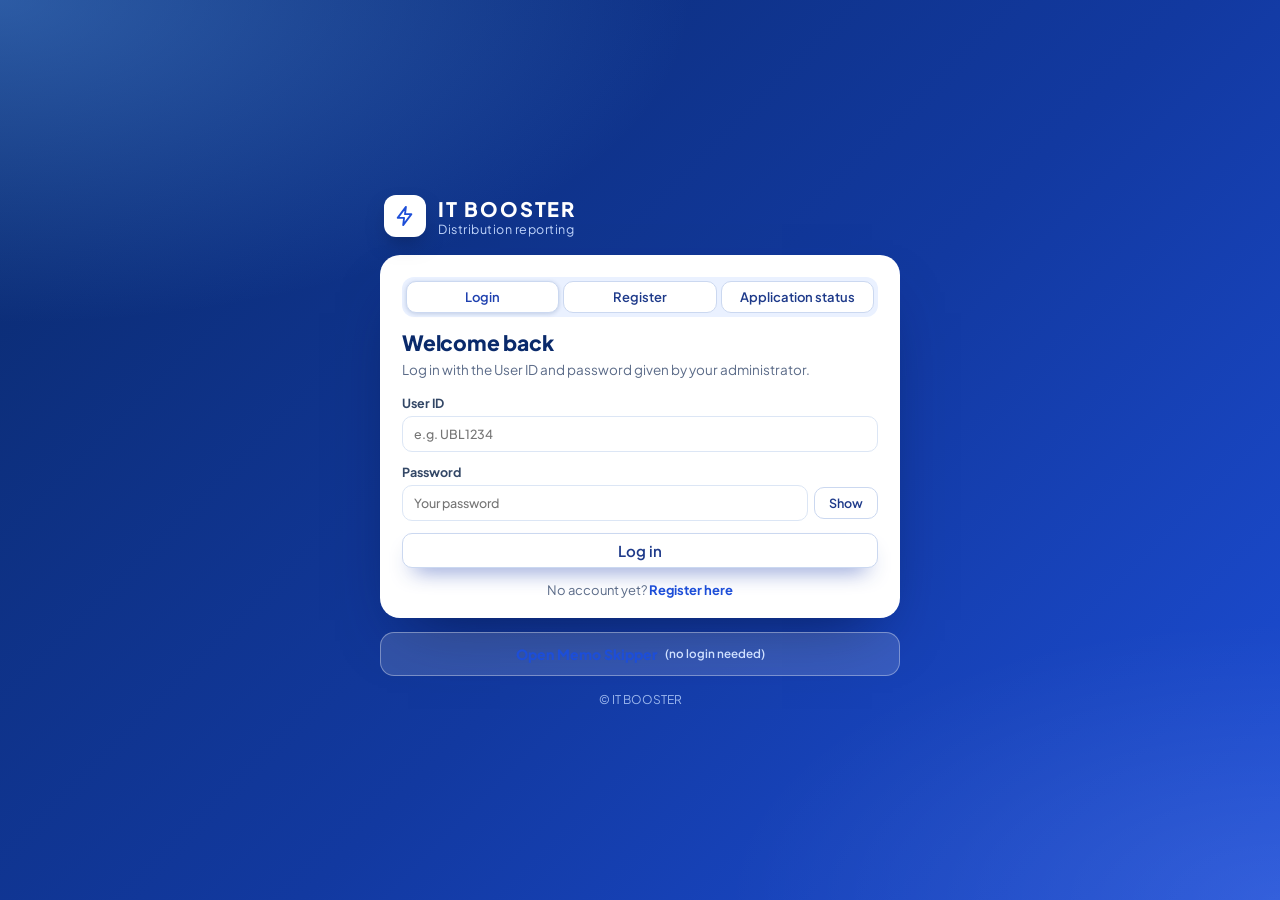
==== commit 1f428e8a: "Add files via upload" ====
--- a/index.html
+++ b/index.html
@@ -17,7 +17,7 @@
 <script src="engine.js?v=20261019b"></script>
 <script src="targets.js?v=20261019b"></script>
 <script src="cloud.js?v=20261019b"></script>
-<script src="auth.js?v=1"></script>
+<script src="auth.js?v=2"></script>
 <script src="chart.min.js"></script>
 <script src="stock.js?v=20261019b"></script>
 <script src="order.js?v=20261019b"></script>
@@ -220,8 +220,8 @@
 <link rel="stylesheet" href="table-premium.css?v=20261019h">
 <script src="table-premium.js?v=20261019h" defer></script>
 <script src="table-picture.js?v=1" defer></script>
-<link rel="stylesheet" href="itbooster.css?v=1">
-<link rel="stylesheet" href="auth.css?v=1">
+<link rel="stylesheet" href="itbooster.css?v=2">
+<link rel="stylesheet" href="auth.css?v=2">
 </head>
 <body class="mv itb-locked">
 <header class="topbar">
@@ -249,6 +249,9 @@
     </div>
     <div class="nav-item">
       <button class="nav-btn" id="navIq" type="button"><svg class="nic" viewBox="0 0 24 24" aria-hidden="true"><path d="M4 13l4 4L20 5"/><path d="M4 6h7M4 20h16"/></svg>IQ</button>
+    </div>
+    <div class="nav-item">
+      <a class="nav-btn" id="navMemo" href="memo-skipper.html" target="_blank" rel="noopener"><svg class="nic" viewBox="0 0 24 24" aria-hidden="true"><path d="M6 3h12v18l-3-2-3 2-3-2-3 2V3z"/><path d="M9 8h6M9 12h6M9 16h3"/></svg>Memo Skipper</a>
     </div>
   </nav>
   <div class="top-actions">
@@ -267,6 +270,7 @@
     </div>
     <div id="viewMsg" class="alert hidden"></div>
     <div class="new-upload">New town or first upload? <a id="openUpload">Upload data →</a></div>
+    <div class="new-upload">Printing memos? <a href="memo-skipper.html" target="_blank" rel="noopener">Open Memo Skipper →</a></div>
   </section>
 
   <section class="card banner hidden" id="viewBanner"><div id="bannerText"></div><button id="closeView">Close</button></section>
--- a/itbooster.css
+++ b/itbooster.css
@@ -143,3 +143,8 @@
   .m-cards tfoot tr{background:#EAF1FF;border-color:#BFD4FB;border-left-color:#2563EB}
   .m-cards td.m-title{color:#0A2A6B}
 }
+
+/* ---- Memo Skipper menu link (an <a>, styled like the menu buttons) ---- */
+#mvSide a.nav-btn{text-decoration:none;box-sizing:border-box;cursor:pointer}
+#mvSide a.nav-btn:hover{background:rgba(255,255,255,.10);color:#fff}
+body.mv-collapsed #mvSide a.nav-btn{font-size:0;gap:0;justify-content:center;padding:12px 0}
--- a/auth.css
+++ b/auth.css
@@ -114,3 +114,9 @@
 .adm-cred pre{margin:0;background:#fff;border:1px solid #A7F3D0;border-radius:10px;padding:10px 12px;font:600 13px/1.5 Consolas,monospace;color:#0F1F3D;white-space:pre-wrap;word-break:break-all}
 .adm-cred-b{display:flex;flex-direction:column;gap:8px;min-width:150px}.adm-cred-b .ag-primary{padding:9px 14px;font-size:13.5px}
 @media(max-width:700px){.adm-top{padding:10px 12px}.adm-tabs{order:3;flex-basis:100%;overflow-x:auto}.adm-who{display:none}}
+
+/* ---- Memo Skipper shortcut on the login screen ---- */
+.ag-memo{display:flex;align-items:center;justify-content:center;gap:8px;margin-top:14px;padding:12px 16px;border-radius:14px;text-decoration:none;font-weight:800;font-size:14px;
+  color:#fff;background:rgba(255,255,255,.14);border:1px solid rgba(255,255,255,.35);transition:.15s}
+.ag-memo small{font-weight:600;color:#CFE0FF}
+.ag-memo:hover{background:rgba(255,255,255,.24)}
